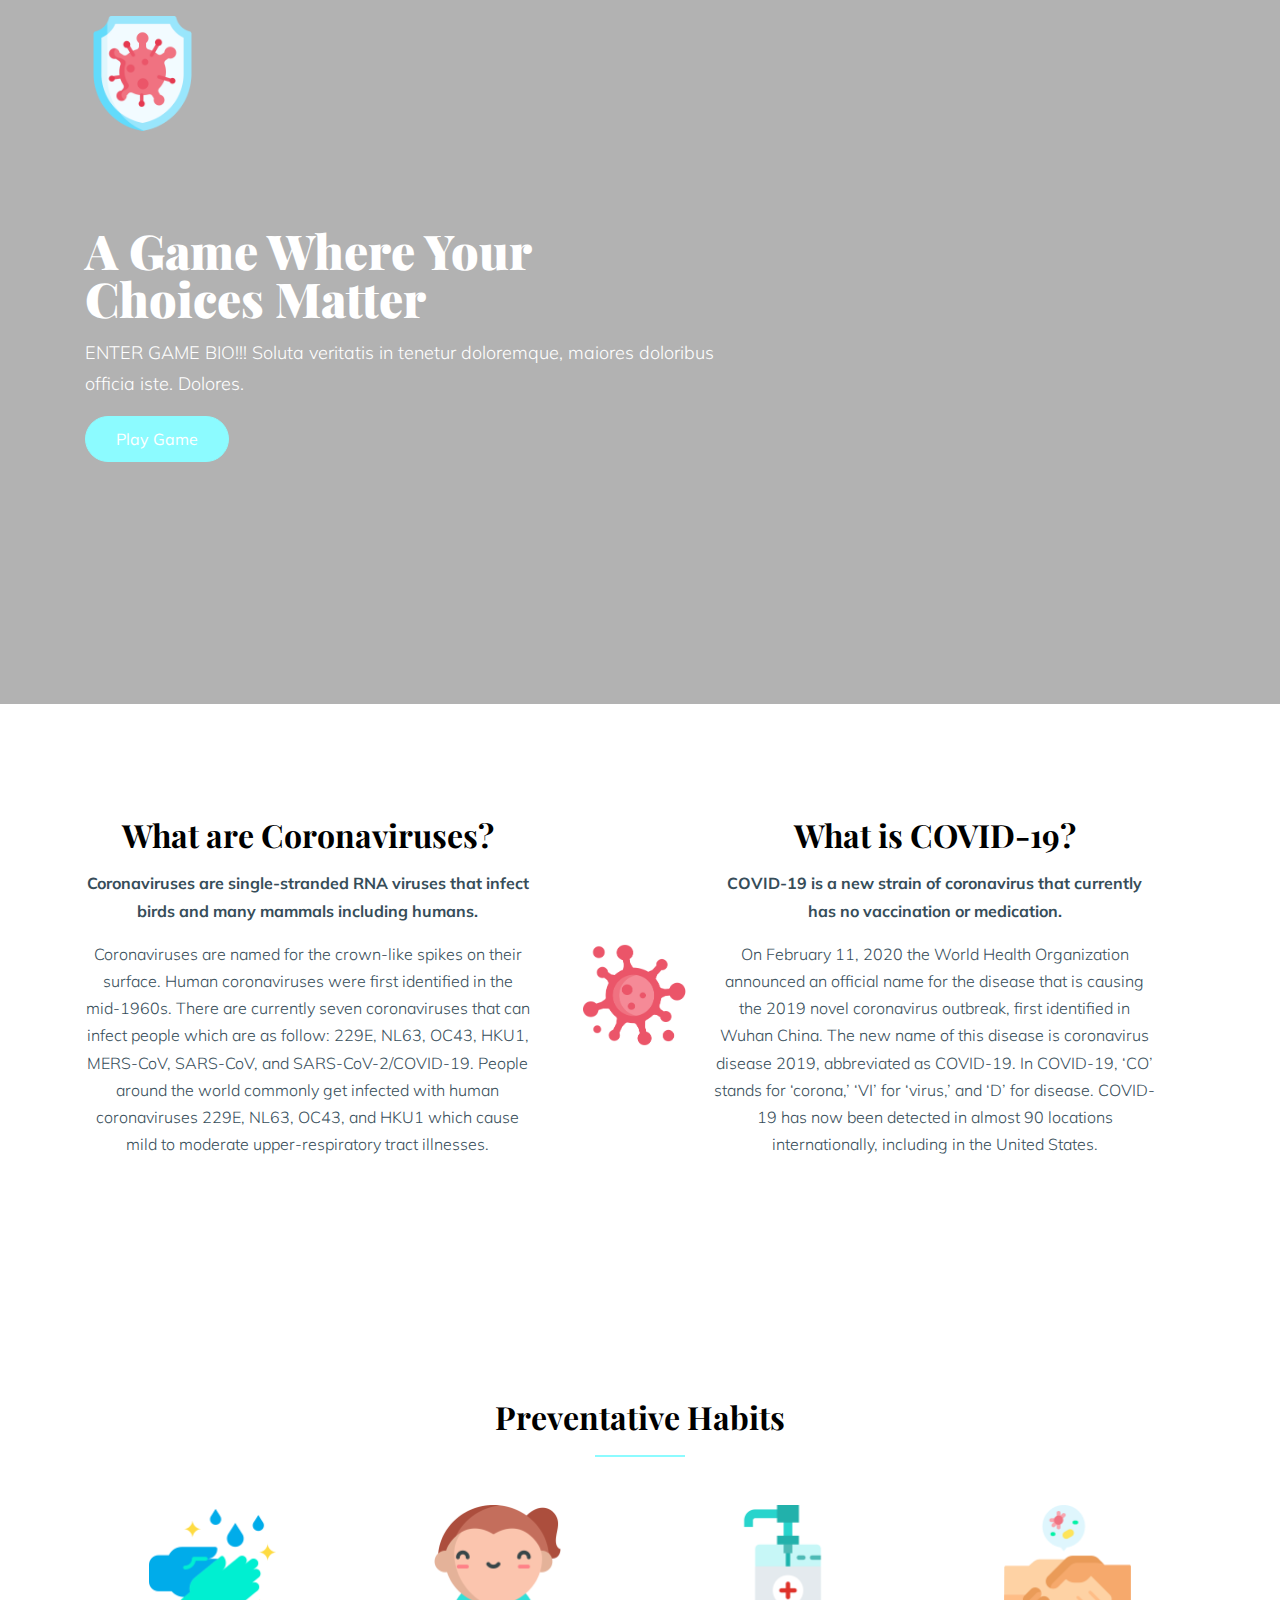
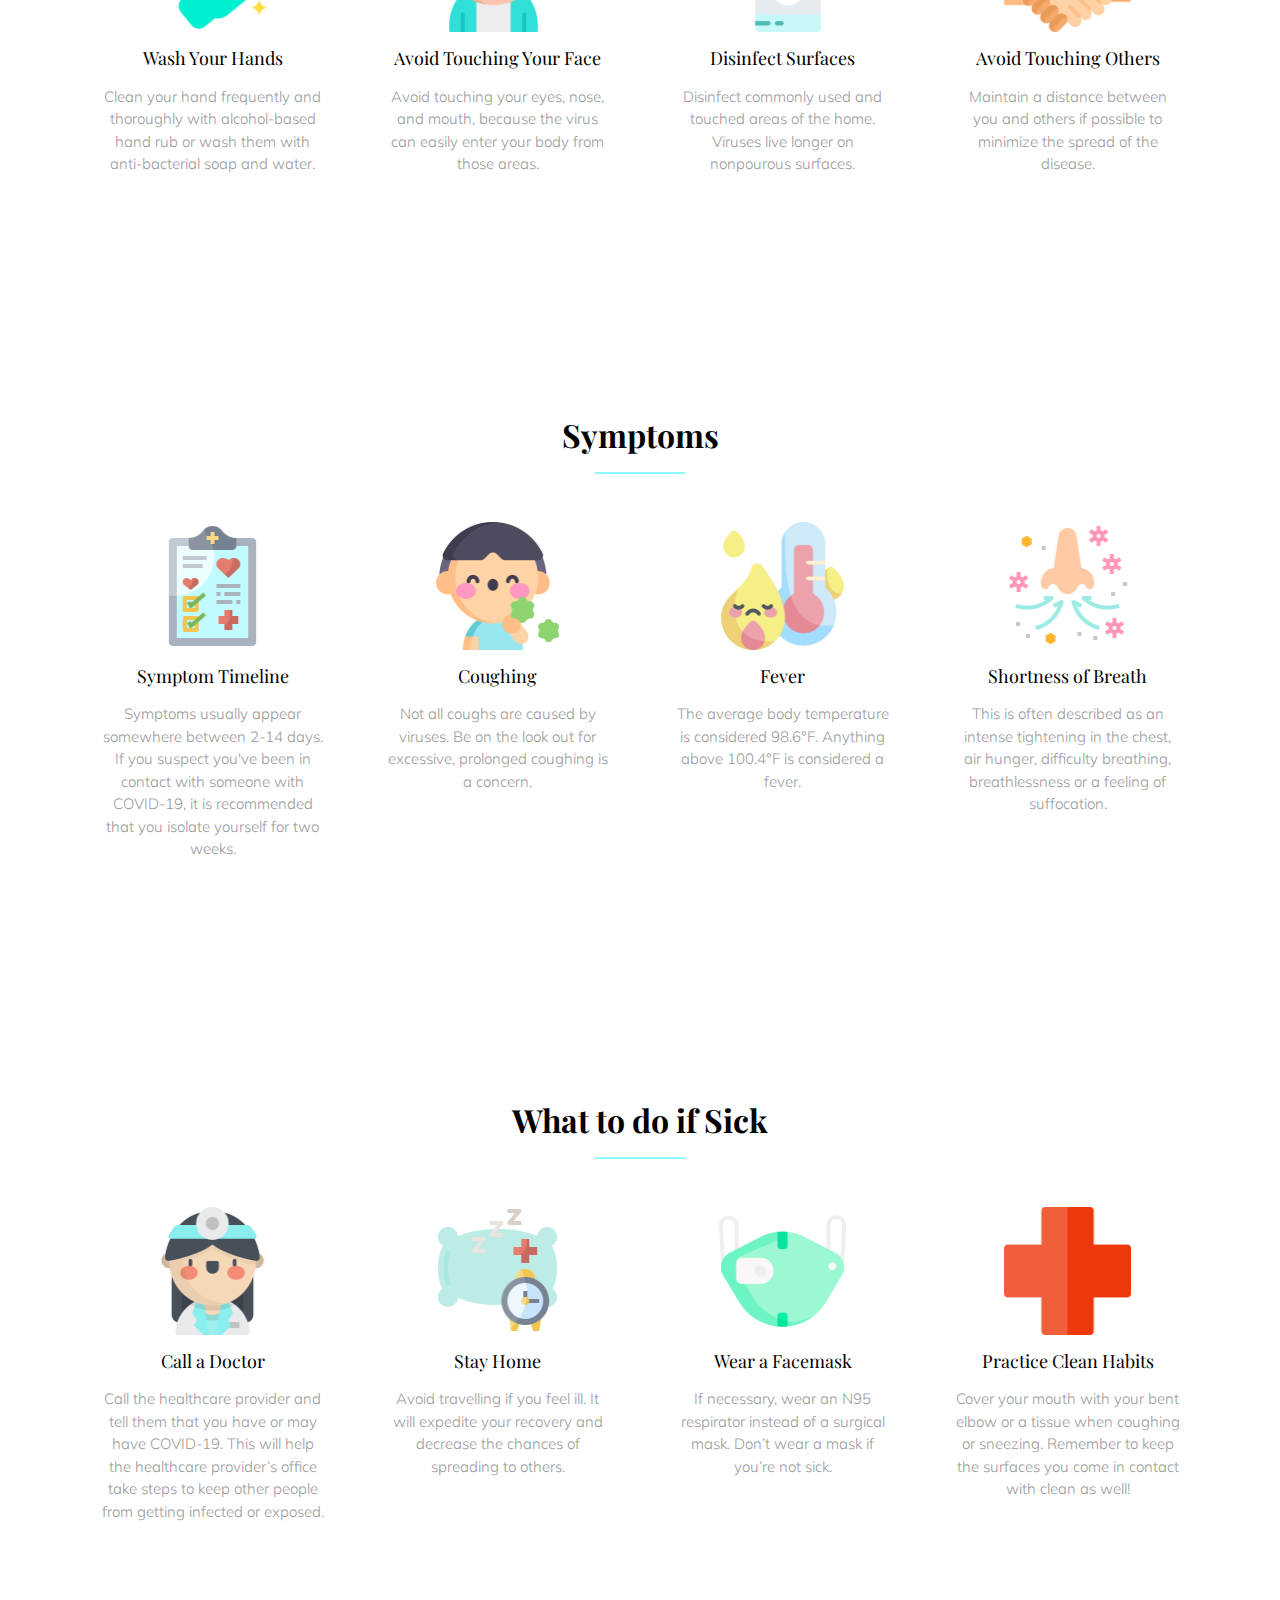
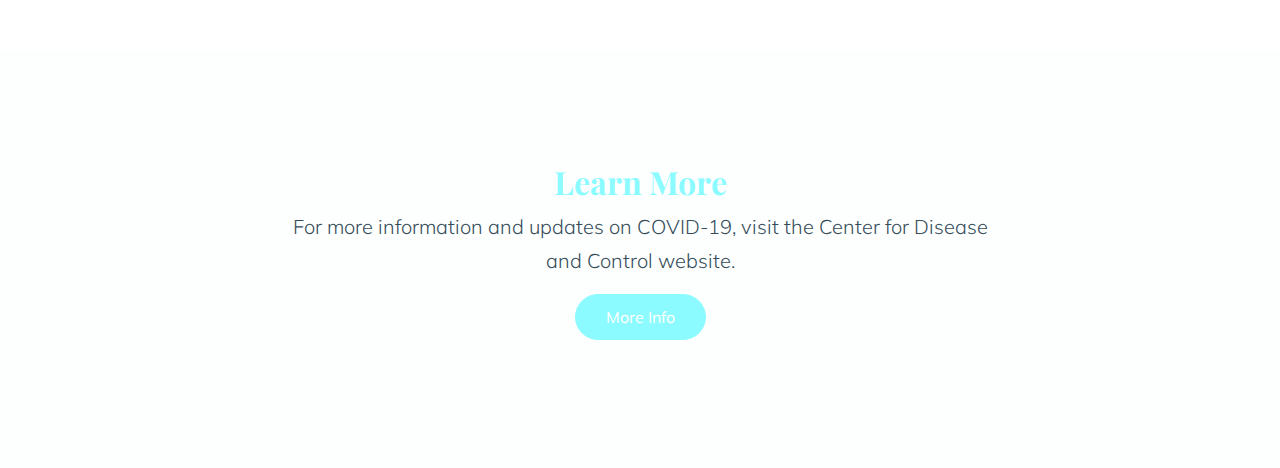
==== index.html @ 58dc927d "Webby update" ====
<!doctype html>
<html lang="en">

  <head>
    <title>Duh Corona</title>
    <meta charset="utf-8">
    <meta name="viewport" content="width=device-width, initial-scale=1, shrink-to-fit=no">

    <link href="https://fonts.googleapis.com/css?family=Muli:400,700|Playfair+Display:400,900&display=swap" rel="stylesheet">

    <link rel="stylesheet" href="fonts/icomoon/style.css">

    <link rel="stylesheet" href="css/bootstrap.min.css">
    <link rel="stylesheet" href="css/bootstrap-datepicker.css">
    <link rel="stylesheet" href="css/jquery.fancybox.min.css">
    <link rel="stylesheet" href="css/owl.carousel.min.css">
    <link rel="stylesheet" href="css/owl.theme.default.min.css">
    <link rel="stylesheet" href="fonts/flaticon/font/flaticon.css">
    <link rel="stylesheet" href="css/aos.css">

    <!-- MAIN CSS -->
    <link rel="stylesheet" href="css/style.css">
    <link rel="shortcut icon" type="image/png" href="images/icon.png"/>

  </head>

  <body data-spy="scroll" data-target=".site-navbar-target" data-offset="300">


    <div class="site-wrap" id="home-section">

      <div class="site-mobile-menu site-navbar-target">
        <div class="site-mobile-menu-header">
          <div class="site-mobile-menu-close mt-3">
            <span class="icon-close2 js-menu-toggle"></span>
          </div>
        </div>
        <div class="site-mobile-menu-body"></div>
      </div>



      <header class="site-navbar site-navbar-target" role="banner">

        <div class="container">
          <div class="row align-items-center position-relative">

            <div class="col-3 ">
              <div class="site-logo serif">
                <a href="index.html"><img src="images/icon.png" width="45%" height="45%"></a>
              </div>
            </div>
          </div>
        </div>

      </header>

    <div class="ftco-blocks-cover-1">
      <div class="site-section-cover overlay" data-stellar-background-ratio="0.5" style="background-image: url('images/hero_1.jpg')">
        <div class="container">
          <div class="row align-items-center">
            <div class="col-md-7">
              <h1 class="mb-3">A Game Where Your Choices Matter</h1>
              <p>ENTER GAME BIO!!! Soluta veritatis in tenetur doloremque, maiores doloribus officia iste. Dolores.</p>
              <p><a href="#" class="btn btn-primary">Play Game</a></p>
            </div>
          </div>
        </div>
      </div>
    </div>




    <div class="site-section">
      <div class="container">
        <div class="row align-items-center">

<!-- INTRO.BIO-->
          <div class="col-md-5 mr-auto">
            <center>
              <h2 class="serif font-weight-bold mb-3">What are Coronaviruses?</h2>
              <p class="font-weight-bold">Coronaviruses are single-stranded RNA viruses that infect birds and many mammals including humans.</p>
              <p>Coronaviruses are named for the crown-like spikes on their surface. Human coronaviruses were first identified in the mid-1960s. There are currently seven coronaviruses that can infect people which are as follow: 229E, NL63, OC43, HKU1, MERS-CoV, SARS-CoV, and SARS-CoV-2/COVID-19. People around the world commonly get infected with human coronaviruses 229E, NL63, OC43, and HKU1 which cause mild to moderate upper-respiratory tract illnesses.</p>
            </center>
          </div>

          <img src="images/covid.png" alt="Covid" width="10%" height="10%">

          <div class="col-md-5 mr-auto">
            <center>
              <h2 class="serif font-weight-bold mb-3">What is COVID-19?</h2>
              <p class="font-weight-bold">COVID-19 is a new strain of coronavirus that currently has no vaccination or medication.</p>
              <p>On February 11, 2020 the World Health Organization announced an official name for the disease that is causing the 2019 novel coronavirus outbreak, first identified in Wuhan China. The new name of this disease is coronavirus disease 2019, abbreviated as COVID-19. In COVID-19, ‘CO’ stands for ‘corona,’ ‘VI’ for ‘virus,’ and ‘D’ for disease. COVID-19 has now been detected in almost 90 locations internationally, including in the United States.</p>
            </center>
          </div>

        </div>
      </div>
    </div>


<!-- PREVENTION-->
    <div class="site-section">
      <div class="container">
        <div class="row">
          <div class="col-12">
            <h2 class="heading-border-bottom font-weight-bold serif text-black mb-5 text-center">Preventative Habits</h2>
          </div>
        </div>
        <div class="row">
          <div class="col-lg-3 col-md-6 mb-5 mb-lg-0">
            <div class="service_13987">
              <a href="#" class="mb-3 d-block"><center><img src="images/wash.png" width="50%" height="50%" alt="Image" class="img-fluid"></center></a>
              <div class="text">
                <h3 class="serif mb-3">Wash Your Hands</h3>
                <p>Clean your hand frequently and thoroughly with alcohol-based hand rub or wash them with anti-bacterial soap and water.</p>
              </div>
            </div>
          </div>
          <div class="col-lg-3 col-md-6 mb-5 mb-lg-0">
            <div class="service_13987">
              <a href="#" class="mb-3 d-block"><center><img src="images/noFace.png" width="50%" height="50%" alt="Image" class="img-fluid"></center></a>
              <div class="text">
                <h3 class="serif mb-3">Avoid Touching Your Face</h3>
                <p>Avoid touching your eyes, nose, and mouth, because the virus can easily enter your body from those areas.</p>
              </div>
            </div>
          </div>
          <div class="col-lg-3 col-md-6 mb-5 mb-lg-0">
            <div class="service_13987">
              <a href="#" class="mb-3 d-block"><center><img src="images/sanitizer.png" width="50%" height="50%" alt="Image" class="img-fluid"></center></a>
              <div class="text">
                <h3 class="serif mb-3">Disinfect Surfaces</h3>
                <p>Disinfect commonly used and touched areas of the home. Viruses live longer on nonpourous surfaces.</p>
              </div>
            </div>
          </div>
          <div class="col-lg-3 col-md-6 mb-5 mb-lg-0">
            <div class="service_13987">
              <a href="#" class="mb-3 d-block"><center><img src="images/transmission.png" width="50%" height="50%" alt="Image" class="img-fluid"></center></a>
              <div class="text">
                <h3 class="serif mb-3">Avoid Touching Others</h3>
                <p>Maintain a distance between you and others if possible to minimize the spread of the disease.</p>
              </div>
            </div>
          </div>
        </div>
      </div>
    </div>


<!-- SYMPTOMS-->
    <div class="site-section">
      <div class="container">
        <div class="row">
          <div class="col-12">
            <h2 class="heading-border-bottom font-weight-bold serif text-black mb-5 text-center">Symptoms</h2>
          </div>
        </div>
        <div class="row">
          <div class="col-lg-3 col-md-6 mb-5 mb-lg-0">
            <div class="service_13987">
              <a href="#" class="mb-3 d-block"><center><img src="images/timeline.png" width="50%" height="50%" alt="Image" class="img-fluid"></center></a>
              <div class="text">
                <h3 class="serif mb-3">Symptom Timeline</h3>
                <p>Symptoms usually appear somewhere between 2-14 days. If you suspect you've been in contact with someone with COVID-19, it is recommended that you isolate yourself for two weeks.</p>
              </div>
            </div>
          </div>
          <div class="col-lg-3 col-md-6 mb-5 mb-lg-0">
            <div class="service_13987">
              <a href="#" class="mb-3 d-block"><center><img src="images/cough.png" width="50%" height="50%" alt="Image" class="img-fluid"></center></a>
              <div class="text">
                <h3 class="serif mb-3">Coughing</h3>
                <p>Not all coughs are caused by viruses. Be on the look out for excessive, prolonged coughing is a concern.</p>
              </div>
            </div>
          </div>
          <div class="col-lg-3 col-md-6 mb-5 mb-lg-0">
            <div class="service_13987">
              <a href="#" class="mb-3 d-block"><center><img src="images/fever.png" width="50%" height="50%" alt="Image" class="img-fluid"></center></a>
              <div class="text">
                <h3 class="serif mb-3">Fever</h3>
                <p>The average body temperature is considered 98.6°F. Anything above 100.4°F is considered a fever.</p>
              </div>
            </div>
          </div>
          <div class="col-lg-3 col-md-6 mb-5 mb-lg-0">
            <div class="service_13987">
              <a href="#" class="mb-3 d-block"><center><img src="images/breathe.png" width="50%" height="50%" alt="Image" class="img-fluid"></center></a>
              <div class="text">
                <h3 class="serif mb-3">Shortness of Breath</h3>
                <p>This is often described as an intense tightening in the chest, air hunger, difficulty breathing, breathlessness or a feeling of suffocation.</p>
              </div>
            </div>
          </div>
        </div>
      </div>
    </div>



<!-- WHAT TO DO IF I HAVE COVID-19-->
    <div class="site-section">
      <div class="container">
        <div class="row">
          <div class="col-12">
            <h2 class="heading-border-bottom font-weight-bold serif text-black mb-5 text-center">What to do if Sick</h2>
          </div>
        </div>
        <div class="row">
          <div class="col-lg-3 col-md-6 mb-5 mb-lg-0">
            <div class="service_13987">
              <a href="#" class="mb-3 d-block"><center><img src="images/doctor.png" width="50%" height="50%" alt="Image" class="img-fluid"></center></a>
              <div class="text">
                <h3 class="serif mb-3">Call a Doctor</h3>
                <p>Call the healthcare provider and tell them that you have or may have COVID-19. This will help the healthcare provider’s office take steps to keep other people from getting infected or exposed.</p>
              </div>
            </div>
          </div>
          <div class="col-lg-3 col-md-6 mb-5 mb-lg-0">
            <div class="service_13987">
              <a href="#" class="mb-3 d-block"><center><img src="images/bedridden.png" width="50%" height="50%" alt="Image" class="img-fluid"></center></a>
              <div class="text">
                <h3 class="serif mb-3">Stay Home</h3>
                <p>Avoid travelling if you feel ill. It will expedite your recovery and decrease the chances of spreading to others.</p>
              </div>
            </div>
          </div>
          <div class="col-lg-3 col-md-6 mb-5 mb-lg-0">
            <div class="service_13987">
              <a href="#" class="mb-3 d-block"><center><img src="images/mask.png" width="50%" height="50%" alt="Image" class="img-fluid"></center></a>
              <div class="text">
                <h3 class="serif mb-3">Wear a Facemask</h3>
                <p>If necessary, wear an N95 respirator instead of a surgical mask. Don’t wear a mask if you’re not sick.</p>
              </div>
            </div>
          </div>
          <div class="col-lg-3 col-md-6 mb-5 mb-lg-0">
            <div class="service_13987">
              <a href="#" class="mb-3 d-block"><center><img src="images/cross.png" width="50%" height="50%" alt="Image" class="img-fluid"></center></a>
              <div class="text">
                <h3 class="serif mb-3">Practice Clean Habits</h3>
                <p>Cover your mouth with your bent elbow or a tissue when coughing or sneezing. Remember to keep the surfaces you come in contact with clean as well!</p>
              </div>
            </div>
          </div>
        </div>
      </div>
    </div>




<!-- FOOTER-->
    <div class="site-section services_294491">
      <div class="container">
        <div class="row justify-content-center">
          <div class="col-lg-8 text-center">
            <h2 class="serif text-white font-weight-bold text-primary">Learn More</h2>
            <p class="lead">For more information and updates on COVID-19, visit the Center for Disease and Control website.</p>
            <p><a href="https://www.cdc.gov/coronavirus/2019-nCoV/summary.html" class="btn btn-primary">More Info</a></p>
          </div>
        </div>
      </div>
    </div>


    </div>

    <script src="js/jquery-3.3.1.min.js"></script>
    <script src="js/jquery-migrate-3.0.0.js"></script>
    <script src="js/popper.min.js"></script>
    <script src="js/bootstrap.min.js"></script>
    <script src="js/owl.carousel.min.js"></script>
    <script src="js/jquery.sticky.js"></script>
    <script src="js/jquery.waypoints.min.js"></script>
    <script src="js/jquery.animateNumber.min.js"></script>
    <script src="js/jquery.fancybox.min.js"></script>
    <script src="js/jquery.stellar.min.js"></script>
    <script src="js/jquery.easing.1.3.js"></script>
    <script src="js/bootstrap-datepicker.min.js"></script>
    <script src="js/aos.js"></script>

    <script src="js/main.js"></script>

  </body>

</html>
---- css/style.css ----
/* Base */
html {
  overflow-x: hidden; }

.font-size-10 {
  font-size: 10px; }

.font-size-11 {
  font-size: 11px; }

.font-size-12 {
  font-size: 12px; }

.font-size-13 {
  font-size: 13px; }

.font-size-14 {
  font-size: 14px; }

.font-size-15 {
  font-size: 15px; }

.font-size-16 {
  font-size: 16px; }

.font-size-17 {
  font-size: 17px; }

.font-size-18 {
  font-size: 18px; }

.font-size-19 {
  font-size: 19px; }

.font-size-20 {
  font-size: 20px; }

.font-size-21 {
  font-size: 21px; }

.font-size-22 {
  font-size: 22px; }

.font-size-23 {
  font-size: 23px; }

.font-size-24 {
  font-size: 24px; }

.font-size-25 {
  font-size: 25px; }

.font-size-26 {
  font-size: 26px; }

.font-size-27 {
  font-size: 27px; }

.font-size-28 {
  font-size: 28px; }

.font-size-29 {
  font-size: 29px; }

.font-size-30 {
  font-size: 30px; }

.serif {
  font-family: "Playfair Display", serif; }

.font-gray-1 {
  color: #f7f7f7; }

.font-gray-2 {
  color: #e9e9e9; }

.font-gray-3 {
  color: #d9d9d9; }

.font-gray-4 {
  color: #c9c9c9; }

.font-gray-5, .block-heading-1 span {
  color: #b8b8b8; }

.font-gray-6 {
  color: #a8a8a8; }

.font-gray-7 {
  color: #939393; }

.font-gray-8 {
  color: #7b7b7b; }

.font-gray-9 {
  color: #636363 #4d4d4d; }

.font-gray-10 {
  color: #353535; }

.border-gray-1 {
  border-color: #f7f7f7; }

.border-gray-2 {
  border-color: #e9e9e9; }

.border-gray-3 {
  border-color: #d9d9d9; }

.border-gray-4 {
  border-color: #c9c9c9; }

.border-gray-5 {
  border-color: #b8b8b8; }

.border-gray-6 {
  border-color: #a8a8a8; }

.border-gray-7 {
  border-color: #939393; }

.border-gray-8 {
  border-color: #7b7b7b; }

.border-gray-9 {
  border-color: #636363 #4d4d4d; }

.border-gray-10 {
  border-color: #353535; }

.bg-gray-1 {
  border-color: #f7f7f7; }

.bg-gray-2 {
  border-color: #e9e9e9; }

.bg-gray-3 {
  border-color: #d9d9d9; }

.bg-gray-4 {
  border-color: #c9c9c9; }

.bg-gray-5 {
  border-color: #b8b8b8; }

.bg-gray-6 {
  border-color: #a8a8a8; }

.bg-gray-7 {
  border-color: #939393; }

.bg-gray-8 {
  border-color: #7b7b7b; }

.bg-gray-9 {
  border-color: #636363 #4d4d4d; }

.bg-gray-10 {
  border-color: #353535; }

.letter-spacing-1 {
  letter-spacing: 0.1em; }

.letter-spacing-2 {
  letter-spacing: 0.2em; }

.border-w-1 {
  border-width: 1px; }

.border-w-2 {
  border-width: 2px; }

.border-w-3 {
  border-width: 3px; }

.border-w-4 {
  border-width: 4px; }

.border-w-5 {
  border-width: 5px; }

.primary-black--hover {
  background: #8cfbff;
  color: #fff; }
  .primary-black--hover:hover {
    background: #000;
    color: #fff; }

.primary-dark--hover {
  background: #8cfbff;
  color: #fff; }
  .primary-dark--hover:hover {
    background: gray;
    color: #fff; }

.primary-primary-outline--hover {
  background: #8cfbff;
  color: #fff; }
  .primary-primary-outline--hover:hover {
    border-color: #8cfbff;
    background: transparent; }

.primary-outline-primary--hover {
  background: transparent;
  border-color: #8cfbff; }
  .primary-outline-primary--hover:hover {
    color: #fff;
    background: #8cfbff; }

body {
  line-height: 1.7;
  color: #364d59 !important;
  font-weight: 300;
  font-size: 1rem; }

::-moz-selection {
  background: #000;
  color: #fff; }

::selection {
  background: #000;
  color: #fff; }

a {
  -webkit-transition: .3s all ease;
  -o-transition: .3s all ease;
  transition: .3s all ease;
  text-decoration: none; }
  a:hover {
    text-decoration: none; }

h1, h2, h3, h4, h5,
.h1, .h2, .h3, .h4, .h5 {
  font-weight: 300;
  color: #000; }

.border-2 {
  border-width: 2px; }

.text-black {
  color: #000 !important; }

.bg-black {
  background: #000 !important; }

.color-black-opacity-5 {
  color: rgba(0, 0, 0, 0.5); }

.color-white-opacity-5 {
  color: rgba(255, 255, 255, 0.5); }

.btn {
  border-radius: 30px;
  padding: 10px 30px;
  text-decoration: none;
  font-weight: bold; }
  .btn:active, .btn:focus {
    outline: none;
    -webkit-box-shadow: none;
    box-shadow: none; }
  .btn.btn-primary {
    color: #fff;
    font-weight: normal !important; }
  .btn.btn-outline-white {
    border-color: #fff;
    background: transparent;
    color: #fff; }
    .btn.btn-outline-white:hover {
      background: #fff;
      border-color: #fff;
      color: #000; }

.line-height-1 {
  line-height: 1 !important; }

.bg-black {
  background: #000; }

.form-control {
  height: 55px;
  background: #fff !important;
  font-family: "Muli", -apple-system, BlinkMacSystemFont, "Segoe UI", Roboto, "Helvetica Neue", Arial, "Noto Sans", sans-serif, "Apple Color Emoji", "Segoe UI Emoji", "Segoe UI Symbol", "Noto Color Emoji"; }
  .form-control:active, .form-control:focus {
    border-color: #8cfbff; }
  .form-control:hover, .form-control:active, .form-control:focus {
    -webkit-box-shadow: none !important;
    box-shadow: none !important; }

.site-section {
  padding: 2.5em 0; }
  @media (min-width: 768px) {
    .site-section {
      padding: 5em 0; } }
  .site-section.site-section-sm {
    padding: 4em 0; }

.site-footer {
  padding: 4em 0;
  background: #000; }
  @media (min-width: 768px) {
    .site-footer {
      padding: 8em 0; } }
  .site-footer .border-top {
    border-top: 1px solid rgba(255, 255, 255, 0.1) !important; }
  .site-footer p {
    color: #fff; }
  .site-footer h2, .site-footer h3, .site-footer h4, .site-footer h5 {
    color: #fff; }
  .site-footer a {
    color: rgba(255, 255, 255, 0.5); }
    .site-footer a:hover {
      color: white; }
  .site-footer ul li {
    margin-bottom: 10px; }
  .site-footer .footer-heading {
    font-size: 16px;
    color: #fff; }

.bg-text-line {
  display: inline;
  background: #000;
  -webkit-box-shadow: 20px 0 0 #000, -20px 0 0 #000;
  box-shadow: 20px 0 0 #000, -20px 0 0 #000; }

.text-white-opacity-05 {
  color: rgba(255, 255, 255, 0.5); }

.text-black-opacity-05 {
  color: rgba(0, 0, 0, 0.5); }

.hover-bg-enlarge {
  overflow: hidden;
  position: relative; }
  @media (max-width: 991.98px) {
    .hover-bg-enlarge {
      height: auto !important; } }
  .hover-bg-enlarge > div {
    -webkit-transform: scale(1);
    -ms-transform: scale(1);
    transform: scale(1);
    -webkit-transition: .8s all ease-in-out;
    -o-transition: .8s all ease-in-out;
    transition: .8s all ease-in-out; }
  .hover-bg-enlarge:hover > div, .hover-bg-enlarge:focus > div, .hover-bg-enlarge:active > div {
    -webkit-transform: scale(1.2);
    -ms-transform: scale(1.2);
    transform: scale(1.2); }
  @media (max-width: 991.98px) {
    .hover-bg-enlarge .bg-image-md-height {
      height: 300px !important; } }

.bg-image {
  background-size: cover;
  background-position: center center;
  background-repeat: no-repeat;
  background-attachment: fixed; }
  .bg-image.overlay {
    position: relative; }
    .bg-image.overlay:after {
      position: absolute;
      content: "";
      top: 0;
      left: 0;
      right: 0;
      bottom: 0;
      z-index: 0;
      width: 100%;
      background: rgba(0, 0, 0, 0.7); }
  .bg-image > .container {
    position: relative;
    z-index: 1; }

@media (max-width: 991.98px) {
  .img-md-fluid {
    max-width: 100%; } }

@media (max-width: 991.98px) {
  .display-1, .display-3 {
    font-size: 3rem; } }

.play-single-big {
  width: 90px;
  height: 90px;
  display: inline-block;
  border: 2px solid #fff;
  color: #fff !important;
  border-radius: 50%;
  position: relative;
  -webkit-transition: .3s all ease-in-out;
  -o-transition: .3s all ease-in-out;
  transition: .3s all ease-in-out; }
  .play-single-big > span {
    font-size: 50px;
    position: absolute;
    top: 50%;
    left: 50%;
    -webkit-transform: translate(-40%, -50%);
    -ms-transform: translate(-40%, -50%);
    transform: translate(-40%, -50%); }
  .play-single-big:hover {
    width: 120px;
    height: 120px; }

.overlap-to-top {
  margin-top: -150px; }

.ul-check {
  margin-bottom: 50px; }
  .ul-check li {
    position: relative;
    padding-left: 35px;
    margin-bottom: 15px;
    line-height: 1.5; }
    .ul-check li:before {
      left: 0;
      font-size: 20px;
      top: -.3rem;
      font-family: "icomoon";
      content: "\e5ca";
      position: absolute; }
  .ul-check.white li:before {
    color: #fff; }
  .ul-check.success li:before {
    color: #71bc42; }
  .ul-check.primary li:before {
    color: #8cfbff; }

.select-wrap, .wrap-icon {
  position: relative; }
  .select-wrap .icon, .wrap-icon .icon {
    position: absolute;
    right: 10px;
    top: 50%;
    -webkit-transform: translateY(-50%);
    -ms-transform: translateY(-50%);
    transform: translateY(-50%);
    font-size: 22px; }
  .select-wrap select, .wrap-icon select {
    -webkit-appearance: none;
    -moz-appearance: none;
    appearance: none;
    width: 100%; }

.top-bar {
  border-bottom: 1px solid #e9ecef !important; }

/* Navbar */
.site-navbar {
  margin-bottom: 0px;
  z-index: 1999;
  position: absolute;
  top: 0;
  width: 100%;
  padding: 1rem; }
  @media (max-width: 991.98px) {
    .site-navbar {
      padding-top: 3rem;
      padding-bottom: 3rem; } }
  .site-navbar .toggle-button {
    position: absolute;
    right: 0px; }
  .site-navbar .site-logo {
    margin: 0;
    padding: 0;
    font-size: 1.7rem; }
    .site-navbar .site-logo a {
      color: #fff;
      font-weight: bold; }
    @media (max-width: 991.98px) {
      .site-navbar .site-logo {
        float: left;
        position: relative; } }
  .site-navbar .site-navigation.border-bottom {
    border-bottom: 1px solid white !important; }
  .site-navbar .site-navigation .site-menu {
    margin: 0;
    padding: 0;
    margin-bottom: 0; }
    .site-navbar .site-navigation .site-menu .active {
      color: #8cfbff !important; }
    .site-navbar .site-navigation .site-menu a {
      text-decoration: none !important;
      display: inline-block; }
    .site-navbar .site-navigation .site-menu > li {
      display: inline-block; }
      .site-navbar .site-navigation .site-menu > li > a {
        margin-left: 15px;
        margin-right: 15px;
        padding: 20px 0px;
        color: #fff !important;
        display: inline-block;
        text-decoration: none !important; }
        .site-navbar .site-navigation .site-menu > li > a:hover {
          color: #8cfbff; }
      .site-navbar .site-navigation .site-menu > li.active > a {
        color: #8cfbff !important; }
    .site-navbar .site-navigation .site-menu .has-children {
      position: relative; }
      .site-navbar .site-navigation .site-menu .has-children > a {
        position: relative;
        padding-right: 20px; }
        .site-navbar .site-navigation .site-menu .has-children > a:before {
          position: absolute;
          content: "\e313";
          font-size: 16px;
          top: 50%;
          right: 0;
          -webkit-transform: translateY(-50%);
          -ms-transform: translateY(-50%);
          transform: translateY(-50%);
          font-family: 'icomoon'; }
      .site-navbar .site-navigation .site-menu .has-children .dropdown {
        visibility: hidden;
        opacity: 0;
        top: 100%;
        position: absolute;
        text-align: left;
        border-top: 2px solid #8cfbff;
        -webkit-box-shadow: 0 2px 10px -2px rgba(0, 0, 0, 0.1);
        box-shadow: 0 2px 10px -2px rgba(0, 0, 0, 0.1);
        padding: 0px 0;
        margin-top: 20px;
        margin-left: 0px;
        background: #fff;
        -webkit-transition: 0.2s 0s;
        -o-transition: 0.2s 0s;
        transition: 0.2s 0s; }
        .site-navbar .site-navigation .site-menu .has-children .dropdown.arrow-top {
          position: absolute; }
          .site-navbar .site-navigation .site-menu .has-children .dropdown.arrow-top:before {
            display: none;
            bottom: 100%;
            left: 20%;
            border: solid transparent;
            content: " ";
            height: 0;
            width: 0;
            position: absolute;
            pointer-events: none; }
          .site-navbar .site-navigation .site-menu .has-children .dropdown.arrow-top:before {
            border-color: rgba(136, 183, 213, 0);
            border-bottom-color: #fff;
            border-width: 10px;
            margin-left: -10px; }
        .site-navbar .site-navigation .site-menu .has-children .dropdown a {
          text-transform: none;
          letter-spacing: normal;
          -webkit-transition: 0s all;
          -o-transition: 0s all;
          transition: 0s all;
          color: #000 !important; }
          .site-navbar .site-navigation .site-menu .has-children .dropdown a.active {
            color: #8cfbff !important;
            background: #f8f9fa; }
        .site-navbar .site-navigation .site-menu .has-children .dropdown > li {
          list-style: none;
          padding: 0;
          margin: 0;
          min-width: 200px; }
          .site-navbar .site-navigation .site-menu .has-children .dropdown > li > a {
            padding: 9px 20px;
            display: block; }
            .site-navbar .site-navigation .site-menu .has-children .dropdown > li > a:hover {
              background: #f8f9fa;
              color: #ced4da; }
          .site-navbar .site-navigation .site-menu .has-children .dropdown > li.has-children > a:before {
            content: "\e315";
            right: 20px; }
          .site-navbar .site-navigation .site-menu .has-children .dropdown > li.has-children > .dropdown, .site-navbar .site-navigation .site-menu .has-children .dropdown > li.has-children > ul {
            left: 100%;
            top: 0; }
          .site-navbar .site-navigation .site-menu .has-children .dropdown > li.has-children:hover > a, .site-navbar .site-navigation .site-menu .has-children .dropdown > li.has-children:active > a, .site-navbar .site-navigation .site-menu .has-children .dropdown > li.has-children:focus > a {
            background: #f8f9fa;
            color: #ced4da; }
      .site-navbar .site-navigation .site-menu .has-children:hover > a, .site-navbar .site-navigation .site-menu .has-children:focus > a, .site-navbar .site-navigation .site-menu .has-children:active > a {
        color: #8cfbff; }
      .site-navbar .site-navigation .site-menu .has-children:hover, .site-navbar .site-navigation .site-menu .has-children:focus, .site-navbar .site-navigation .site-menu .has-children:active {
        cursor: pointer; }
        .site-navbar .site-navigation .site-menu .has-children:hover > .dropdown, .site-navbar .site-navigation .site-menu .has-children:focus > .dropdown, .site-navbar .site-navigation .site-menu .has-children:active > .dropdown {
          -webkit-transition-delay: 0s;
          -o-transition-delay: 0s;
          transition-delay: 0s;
          margin-top: 0px;
          visibility: visible;
          opacity: 1; }

.site-mobile-menu {
  width: 300px;
  position: fixed;
  right: 0;
  z-index: 2000;
  padding-top: 20px;
  background: #fff;
  height: calc(100vh);
  -webkit-transform: translateX(110%);
  -ms-transform: translateX(110%);
  transform: translateX(110%);
  -webkit-box-shadow: -10px 0 20px -10px rgba(0, 0, 0, 0.1);
  box-shadow: -10px 0 20px -10px rgba(0, 0, 0, 0.1);
  -webkit-transition: .3s all ease-in-out;
  -o-transition: .3s all ease-in-out;
  transition: .3s all ease-in-out; }
  .offcanvas-menu .site-mobile-menu {
    -webkit-transform: translateX(0%);
    -ms-transform: translateX(0%);
    transform: translateX(0%); }
  .site-mobile-menu .site-mobile-menu-header {
    width: 100%;
    float: left;
    padding-left: 20px;
    padding-right: 20px; }
    .site-mobile-menu .site-mobile-menu-header .site-mobile-menu-close {
      float: right;
      margin-top: 8px; }
      .site-mobile-menu .site-mobile-menu-header .site-mobile-menu-close span {
        font-size: 30px;
        display: inline-block;
        padding-left: 10px;
        padding-right: 0px;
        line-height: 1;
        cursor: pointer;
        -webkit-transition: .3s all ease;
        -o-transition: .3s all ease;
        transition: .3s all ease; }
        .site-mobile-menu .site-mobile-menu-header .site-mobile-menu-close span:hover {
          color: #ced4da; }
    .site-mobile-menu .site-mobile-menu-header .site-mobile-menu-logo {
      float: left;
      margin-top: 10px;
      margin-left: 0px; }
      .site-mobile-menu .site-mobile-menu-header .site-mobile-menu-logo a {
        display: inline-block;
        text-transform: uppercase; }
        .site-mobile-menu .site-mobile-menu-header .site-mobile-menu-logo a img {
          max-width: 70px; }
        .site-mobile-menu .site-mobile-menu-header .site-mobile-menu-logo a:hover {
          text-decoration: none; }
  .site-mobile-menu .site-mobile-menu-body {
    overflow-y: scroll;
    -webkit-overflow-scrolling: touch;
    position: relative;
    padding: 0 20px 20px 20px;
    height: calc(100vh - 52px);
    padding-bottom: 150px; }
  .site-mobile-menu .site-nav-wrap {
    padding: 0;
    margin: 0;
    list-style: none;
    position: relative; }
    .site-mobile-menu .site-nav-wrap a {
      padding: 10px 20px;
      display: block;
      position: relative;
      color: #212529; }
      .site-mobile-menu .site-nav-wrap a:hover {
        color: #8cfbff; }
    .site-mobile-menu .site-nav-wrap li {
      position: relative;
      display: block; }
      .site-mobile-menu .site-nav-wrap li .nav-link.active {
        color: #8cfbff; }
      .site-mobile-menu .site-nav-wrap li.active > a {
        color: #8cfbff; }
    .site-mobile-menu .site-nav-wrap .arrow-collapse {
      position: absolute;
      right: 0px;
      top: 10px;
      z-index: 20;
      width: 36px;
      height: 36px;
      text-align: center;
      cursor: pointer;
      border-radius: 50%; }
      .site-mobile-menu .site-nav-wrap .arrow-collapse:hover {
        background: #f8f9fa; }
      .site-mobile-menu .site-nav-wrap .arrow-collapse:before {
        font-size: 12px;
        z-index: 20;
        font-family: "icomoon";
        content: "\f078";
        position: absolute;
        top: 50%;
        left: 50%;
        -webkit-transform: translate(-50%, -50%) rotate(-180deg);
        -ms-transform: translate(-50%, -50%) rotate(-180deg);
        transform: translate(-50%, -50%) rotate(-180deg);
        -webkit-transition: .3s all ease;
        -o-transition: .3s all ease;
        transition: .3s all ease; }
      .site-mobile-menu .site-nav-wrap .arrow-collapse.collapsed:before {
        -webkit-transform: translate(-50%, -50%);
        -ms-transform: translate(-50%, -50%);
        transform: translate(-50%, -50%); }
    .site-mobile-menu .site-nav-wrap > li {
      display: block;
      position: relative;
      float: left;
      width: 100%; }
      .site-mobile-menu .site-nav-wrap > li > a {
        padding-left: 20px;
        font-size: 20px; }
      .site-mobile-menu .site-nav-wrap > li > ul {
        padding: 0;
        margin: 0;
        list-style: none; }
        .site-mobile-menu .site-nav-wrap > li > ul > li {
          display: block; }
          .site-mobile-menu .site-nav-wrap > li > ul > li > a {
            padding-left: 40px;
            font-size: 16px; }
          .site-mobile-menu .site-nav-wrap > li > ul > li > ul {
            padding: 0;
            margin: 0; }
            .site-mobile-menu .site-nav-wrap > li > ul > li > ul > li {
              display: block; }
              .site-mobile-menu .site-nav-wrap > li > ul > li > ul > li > a {
                font-size: 16px;
                padding-left: 60px; }
    .site-mobile-menu .site-nav-wrap[data-class="social"] {
      float: left;
      width: 100%;
      margin-top: 30px;
      padding-bottom: 5em; }
      .site-mobile-menu .site-nav-wrap[data-class="social"] > li {
        width: auto; }
        .site-mobile-menu .site-nav-wrap[data-class="social"] > li:first-child a {
          padding-left: 15px !important; }

.sticky-wrapper {
  position: relative;
  z-index: 100;
  width: 100%;
  position: absolute;
  top: 0; }
  .sticky-wrapper .site-navbar {
    -webkit-transition: .3s all ease;
    -o-transition: .3s all ease;
    transition: .3s all ease; }
  .sticky-wrapper .site-navbar {
    background: #fff; }
    .sticky-wrapper .site-navbar ul li a {
      color: rgba(255, 255, 255, 0.7) !important; }
      .sticky-wrapper .site-navbar ul li a.active {
        color: #fff !important; }
  .sticky-wrapper.is-sticky .site-navbar {
    background: #fff;
    -webkit-box-shadow: 4px 0 20px -5px rgba(0, 0, 0, 0.2);
    box-shadow: 4px 0 20px -5px rgba(0, 0, 0, 0.2); }
    .sticky-wrapper.is-sticky .site-navbar .site-logo a {
      color: #8cfbff; }
    .sticky-wrapper.is-sticky .site-navbar ul li a {
      color: #000 !important; }
      .sticky-wrapper.is-sticky .site-navbar ul li a.active {
        color: #8cfbff !important; }
  .sticky-wrapper .shrink {
    padding-top: 0px !important;
    padding-bottom: 0px !important; }
    @media (max-width: 991.98px) {
      .sticky-wrapper .shrink {
        padding-top: 30px !important;
        padding-bottom: 30px !important; } }

/* Blocks */
.site-section-cover {
  position: relative;
  background-size: cover;
  background-repeat: no-repeat;
  background-position: center center; }
  .site-section-cover,
  .site-section-cover .container {
    position: relative;
    z-index: 2; }
  .site-section-cover,
  .site-section-cover .container > .row {
    height: calc(100vh - 196px);
    min-height: 677px; }
    @media (max-width: 991.98px) {
      .site-section-cover,
      .site-section-cover .container > .row {
        height: calc(70vh - 196px);
        min-height: 600px; } }
  .site-section-cover.overlay {
    position: relative; }
    .site-section-cover.overlay:before {
      position: absolute;
      content: "";
      top: 0;
      left: 0;
      right: 0;
      bottom: 0;
      background: rgba(0, 0, 0, 0.3);
      z-index: 1; }
  .site-section-cover.inner-page,
  .site-section-cover.inner-page .container > .row {
    height: auto;
    min-height: auto;
    padding: 2em 0; }
  .site-section-cover.img-bg-section {
    background-size: cover;
    background-repeat: no-repeat; }
  .site-section-cover h1 {
    font-size: 3rem;
    color: #fff;
    line-height: 1;
    font-family: "Playfair Display", serif;
    font-weight: 900; }
    @media (max-width: 991.98px) {
      .site-section-cover h1 {
        font-size: 2rem; } }
  .site-section-cover p {
    font-size: 18px;
    color: #fff; }

.site-section {
  padding: 7rem 0; }
  @media (max-width: 991.98px) {
    .site-section {
      padding: 3rem 0; } }

.block-heading-1 span {
  text-transform: uppercase;
  font-size: 12px;
  letter-spacing: .1em;
  font-weight: bold; }

.block-heading-1 h2 {
  font-size: 3rem;
  color: #8cfbff; }
  @media (max-width: 991.98px) {
    .block-heading-1 h2 {
      font-size: 2rem; } }

.block-feature-1-wrap {
  margin-bottom: 7rem; }
  .block-feature-1-wrap > .container > .row {
    margin-left: -18px;
    margin-right: -18px; }
    .block-feature-1-wrap > .container > .row > .col,
    .block-feature-1-wrap > .container > .row > [class*="col-"] {
      padding-right: 36px;
      padding-left: 36px; }

.block-feature-1 {
  background: #f2f2f2;
  padding: 30px 30px 30px 50px;
  position: relative; }
  .block-feature-1 h2 {
    font-size: 18px; }
  .block-feature-1 .icon {
    width: 80px;
    height: 80px;
    display: inline-block;
    border-radius: 50%;
    position: absolute;
    left: -40px;
    top: 50%;
    border: 4px solid #fff;
    -webkit-transform: translateY(-50%);
    -ms-transform: translateY(-50%);
    transform: translateY(-50%);
    text-align: center; }
    .block-feature-1 .icon > span {
      font-size: 40px;
      color: #fff;
      position: absolute;
      top: 50%;
      left: 50%;
      -webkit-transform: translate(-50%, -50%);
      -ms-transform: translate(-50%, -50%);
      transform: translate(-50%, -50%); }

.block-img-video-1-wrap .block-img-video-1 {
  position: relative;
  margin-top: -10rem; }
  @media (max-width: 991.98px) {
    .block-img-video-1-wrap .block-img-video-1 {
      margin-top: -6rem; } }

.block-img-video-1 > a {
  display: block;
  position: relative;
  cursor: pointer; }
  .block-img-video-1 > a .icon {
    position: absolute;
    width: 80px;
    height: 80px;
    border-radius: 50%;
    display: inline-block;
    top: 50%;
    left: 50%;
    -webkit-transform: translate(-50%, -50%);
    -ms-transform: translate(-50%, -50%);
    transform: translate(-50%, -50%);
    background: #fff;
    -webkit-transition: .3s all ease-in-out;
    -o-transition: .3s all ease-in-out;
    transition: .3s all ease-in-out; }
    .block-img-video-1 > a .icon > span {
      position: absolute;
      top: 50%;
      font-size: .8rem;
      left: 50%;
      -webkit-transform: translate(-50%, -50%);
      -ms-transform: translate(-50%, -50%);
      transform: translate(-50%, -50%);
      color: #000; }
  .block-img-video-1 > a:hover .icon {
    background: #fff;
    width: 90px;
    height: 90px; }

.block-counter-1 {
  text-align: center; }
  .block-counter-1 .number,
  .block-counter-1 .caption {
    display: block;
    line-height: 1; }
  .block-counter-1 .number {
    color: #8cfbff;
    font-size: 4rem;
    position: relative;
    padding-bottom: 20px;
    margin-bottom: 20px; }
    @media (max-width: 991.98px) {
      .block-counter-1 .number {
        font-size: 2rem; } }
    .block-counter-1 .number:after {
      position: absolute;
      content: "";
      width: 50px;
      height: 3px;
      left: 50%;
      bottom: 0;
      -webkit-transform: translateX(-50%);
      -ms-transform: translateX(-50%);
      transform: translateX(-50%);
      background: rgba(52, 58, 64, 0.3); }
  .block-counter-1 .caption {
    font-size: 14px;
    letter-spacing: .05em; }

.block-team-member-1 {
  padding: 30px;
  border: 1px solid #e9ecef;
  background: #fff;
  position: relative;
  top: 0;
  -webkit-transition: .15s all ease-in-out;
  -o-transition: .15s all ease-in-out;
  transition: .15s all ease-in-out; }
  .block-team-member-1 figure img {
    max-width: 130px !important;
    margin-left: auto;
    margin-right: auto; }

.block-social-1 > a {
  display: inline-block;
  width: 30px;
  height: 30px;
  position: relative; }
  .block-social-1 > a span {
    position: absolute;
    top: 50%;
    left: 50%;
    -webkit-transform: translate(-50%, -50%);
    -ms-transform: translate(-50%, -50%);
    transform: translate(-50%, -50%); }

.block-testimony-1 {
  padding: 20px;
  position: relative; }
  .block-testimony-1 blockquote {
    background: #fff;
    padding: 30px;
    font-style: italic;
    font-size: 18px;
    color: #000;
    font-family: 'Georgia', Times, serif;
    position: relative; }
  .block-testimony-1 figure {
    position: relative;
    padding-top: 20px; }
    .block-testimony-1 figure:before {
      position: absolute;
      content: "";
      width: 50px;
      left: 50%;
      display: none;
      top: 0;
      -webkit-transform: translateX(-50%);
      -ms-transform: translateX(-50%);
      transform: translateX(-50%);
      background: #8cfbff;
      height: 2px; }
    .block-testimony-1 figure img {
      max-width: 60px; }
  .block-testimony-1 h3 {
    font-size: 18px; }

.block-13 .owl-nav {
  display: none; }

.block-13 .owl-dots {
  text-align: center;
  position: relative;
  bottom: -30px; }
  .block-13 .owl-dots .owl-dot {
    display: inline-block; }
    .block-13 .owl-dots .owl-dot span {
      display: inline-block;
      width: 7px;
      height: 7px;
      border-radius: 4px;
      background: #cccccc;
      -webkit-transition: 0.3s all cubic-bezier(0.32, 0.71, 0.53, 0.53);
      -o-transition: 0.3s all cubic-bezier(0.32, 0.71, 0.53, 0.53);
      transition: 0.3s all cubic-bezier(0.32, 0.71, 0.53, 0.53);
      margin: 3px; }
    .block-13 .owl-dots .owl-dot.active span {
      background: #8cfbff; }

.post-entry {
  background: #fff;
  padding: 30px;
  border: 1px solid #e6e6e6;
  border-radius: 4px;
  -webkit-transition: .3s all ease;
  -o-transition: .3s all ease;
  transition: .3s all ease; }
  .post-entry:hover {
    -webkit-box-shadow: 0 5px 15px -5px rgba(0, 0, 0, 0.1);
    box-shadow: 0 5px 15px -5px rgba(0, 0, 0, 0.1); }
  .post-entry h2 {
    font-size: 20px; }
  .post-entry *:last-child {
    margin-bottom: 0; }

.by {
  color: #000;
  border-bottom: 1px dotted #ccc; }
  .by:hover {
    border-bottom: 1px dotted #8cfbff; }

.form-control {
  border: none;
  border: 1px solid #e6e6e6; }
  .form-control:hover, .form-control:active, .form-control:focus {
    border: 1px solid #666666; }

.sidebar-box {
  margin-bottom: 30px;
  padding: 25px;
  font-size: 15px;
  width: 100%;
  float: left;
  background: #fff; }
  .sidebar-box *:last-child {
    margin-bottom: 0; }
  .sidebar-box h3 {
    font-size: 18px;
    margin-bottom: 15px; }

.categories li,
.sidelink li {
  position: relative;
  margin-bottom: 10px;
  padding-bottom: 10px;
  border-bottom: 1px dotted #dee2e6;
  list-style: none; }
  .categories li:last-child,
  .sidelink li:last-child {
    margin-bottom: 0;
    border-bottom: none;
    padding-bottom: 0; }
  .categories li a,
  .sidelink li a {
    display: block; }
    .categories li a span,
    .sidelink li a span {
      position: absolute;
      right: 0;
      top: 0;
      color: #ccc; }
  .categories li.active a,
  .sidelink li.active a {
    color: #000;
    font-style: italic; }

.comment-form-wrap {
  clear: both; }

.comment-list {
  padding: 0;
  margin: 0; }
  .comment-list .children {
    padding: 50px 0 0 40px;
    margin: 0;
    float: left;
    width: 100%; }
  .comment-list li {
    padding: 0;
    margin: 0 0 30px 0;
    float: left;
    width: 100%;
    clear: both;
    list-style: none; }
    .comment-list li .vcard {
      width: 80px;
      float: left; }
      .comment-list li .vcard img {
        width: 50px;
        border-radius: 50%; }
    .comment-list li .comment-body {
      float: right;
      width: calc(100% - 80px); }
      .comment-list li .comment-body h3 {
        font-size: 20px;
        color: #000; }
      .comment-list li .comment-body .meta {
        text-transform: uppercase;
        font-size: 13px;
        letter-spacing: .1em;
        color: #ccc; }
      .comment-list li .comment-body .reply {
        padding: 5px 10px;
        background: #e6e6e6;
        color: #000;
        text-transform: uppercase;
        font-size: 14px; }
        .comment-list li .comment-body .reply:hover {
          color: #000;
          background: #e3e3e3; }

.search-form {
  background: #f7f7f7;
  padding: 10px; }
  .search-form .form-group {
    position: relative; }
    .search-form .form-group input {
      padding-right: 50px; }
  .search-form .icon {
    position: absolute;
    top: 50%;
    right: 20px;
    -webkit-transform: translateY(-50%);
    -ms-transform: translateY(-50%);
    transform: translateY(-50%); }

.post-meta {
  font-size: 13px;
  text-transform: uppercase;
  letter-spacing: .2em; }
  .post-meta a {
    color: #fff;
    border-bottom: 1px solid rgba(255, 255, 255, 0.5); }

.slide {
  height: 100vh;
  min-height: 900px;
  background-size: cover; }

.border-w-2 {
  border-width: 2px !important; }

.block__73694 .block__73422 {
  background-size: cover;
  background-position: center center;
  background-repeat: no-repeat; }
  @media (max-width: 991.98px) {
    .block__73694 .block__73422 {
      height: 400px; } }

@media (max-width: 991.98px) {
  .slide-one-item .owl-nav {
    display: none; } }

.slide-one-item .owl-nav .owl-prev,
.slide-one-item .owl-nav .owl-next {
  position: absolute;
  top: 50%;
  -webkit-transform: translateY(-50%);
  -ms-transform: translateY(-50%);
  transform: translateY(-50%);
  font-size: 2rem;
  color: rgba(255, 255, 255, 0.4); }
  .slide-one-item .owl-nav .owl-prev:hover,
  .slide-one-item .owl-nav .owl-next:hover {
    color: #fff; }

.slide-one-item .owl-nav .owl-prev {
  left: 20px; }

.slide-one-item .owl-nav .owl-next {
  right: 20px; }

.slide-one-item .owl-dots {
  position: absolute;
  bottom: 20px;
  width: 100%;
  text-align: center;
  z-index: 2; }
  .slide-one-item .owl-dots .owl-dot {
    display: inline-block; }
    .slide-one-item .owl-dots .owl-dot > span {
      -webkit-transition: 0.3s all cubic-bezier(0.32, 0.71, 0.53, 0.53);
      -o-transition: 0.3s all cubic-bezier(0.32, 0.71, 0.53, 0.53);
      transition: 0.3s all cubic-bezier(0.32, 0.71, 0.53, 0.53);
      display: inline-block;
      width: 7px;
      height: 7px;
      border-radius: 4px;
      background: rgba(255, 255, 255, 0.4);
      margin: 3px; }
    .slide-one-item .owl-dots .owl-dot.active > span {
      width: 20px;
      background: #fff; }

.footer-suscribe-form .form-control {
  color: #000; }
  .footer-suscribe-form .form-control:hover, .footer-suscribe-form .form-control:active, .footer-suscribe-form .form-control:focus {
    color: #000 !important; }

.footer-suscribe-form .btn {
  color: #fff; }

.ftco-blocks-cover-1 .ftco-service-image-1 {
  margin-top: -70px;
  position: static; }

.ftco-cover-1 {
  background-size: cover;
  background-position: center center;
  background-repeat: no-repeat; }
  .ftco-cover-1, .ftco-cover-1 .container > .row {
    height: 100vh;
    min-height: 900px; }
  .ftco-cover-1.innerpage, .ftco-cover-1.innerpage .container > .row {
    height: 90vh;
    min-height: 700px; }
  .ftco-cover-1 > .container {
    position: relative; }
  .ftco-cover-1.overlay {
    position: relative; }
    .ftco-cover-1.overlay:before {
      content: "";
      position: absolute;
      top: 0;
      left: 0;
      right: 0;
      bottom: 0;
      opacity: .5;
      background: #000; }
    .ftco-cover-1.overlay h1 {
      color: #fff;
      font-size: 3rem; }
    .ftco-cover-1.overlay p {
      color: #fff; }
      .ftco-cover-1.overlay p a {
        color: #fff;
        font-weight: 700; }
        .ftco-cover-1.overlay p a:hover {
          text-decoration: none; }
    .ftco-cover-1.overlay form .form-control,
    .ftco-cover-1.overlay form .btn {
      height: 55px;
      border-radius: 4px; }
    .ftco-cover-1.overlay form .form-control {
      padding-left: 20px;
      padding-right: 20px;
      border-color: transparent;
      margin-right: 10px; }
    .ftco-cover-1.overlay form .btn {
      border-color: transparent; }

.owl-all .owl-dots {
  text-align: center;
  margin-top: 30px; }
  .owl-all .owl-dots .owl-dot {
    display: inline-block; }
    .owl-all .owl-dots .owl-dot > span {
      display: inline-block;
      width: 7px;
      height: 7px;
      background: #ccc;
      margin: 5px;
      border-radius: 50%; }
    .owl-all .owl-dots .owl-dot.active > span {
      background: #8cfbff; }

@media (min-width: 992px) {
  .owl-all .owl-nav,
  .owl-all .owl-dots {
    display: none; }
  .owl-all .owl-stage {
    -webkit-transform: none !important;
    -ms-transform: none !important;
    transform: none !important;
    width: 120% !important;
    padding-top: 10px; }
  .owl-all .owl-carousel .owl-stage-outer {
    width: 100%;
    overflow: visible; }
  .owl-all .owl-stage-outer > .owl-stage > .owl-item {
    display: -ms-inline-grid;
    display: inline-grid;
    float: none;
    margin-bottom: 30px; } }

.blog-entry .blog-thumbnail {
  -webkit-box-flex: 0;
  -ms-flex: 0 0 150px;
  flex: 0 0 150px;
  margin-right: 20px; }
  .blog-entry .blog-thumbnail img {
    border-radius: 4px; }

.blog-entry .blog-excerpt a {
  color: #000; }
  .blog-entry .blog-excerpt a:hover {
    color: #8cfbff; }

.bg-light {
  background-color: #f6f5f5 !important; }

.post-entry-1 .meta {
  color: #ccc; }

.post-entry-1 .post-entry-1-contents {
  background: #fff;
  padding: 20px; }
  .post-entry-1 .post-entry-1-contents h2 {
    font-size: 22px;
    margin-bottom: 20px; }
    .post-entry-1 .post-entry-1-contents h2 a {
      color: #000; }
      .post-entry-1 .post-entry-1-contents h2 a:hover {
        color: #8cfbff; }

.post-entry-1.person-1 {
  text-align: center; }
  .post-entry-1.person-1 img {
    width: 90px;
    border-radius: 50%;
    margin: 0 auto -45px auto;
    border: 10px solid #fff; }
  .post-entry-1.person-1 .post-entry-1-contents {
    padding-top: 4rem; }

/* carrent */
.feature-car-rent-box-1 {
  position: relative;
  padding: 30px;
  background: #fff; }
  .feature-car-rent-box-1:before {
    content: "";
    position: absolute;
    top: 0;
    left: 0;
    right: 0;
    height: 10px;
    width: 100%;
    background: #8cfbff; }
  .feature-car-rent-box-1 ul {
    padding: 0;
    margin: 0; }
    .feature-car-rent-box-1 ul li {
      display: block;
      padding: 20px 0;
      list-style: none;
      border-bottom: 1px solid #efefef;
      margin: 0;
      position: relative; }
      .feature-car-rent-box-1 ul li .spec {
        position: absolute;
        right: 0; }
      .feature-car-rent-box-1 ul li:last-child {
        border-bottom: none; }

.trip-form {
  padding: 40px 30px;
  background: #fff;
  position: relative;
  margin-top: -90px;
  -webkit-box-shadow: 0 0 10px 0px rgba(0, 0, 0, 0.1);
  box-shadow: 0 0 10px 0px rgba(0, 0, 0, 0.1); }
  .trip-form h3 {
    font-size: 20px;
    margin-bottom: 30px;
    color: #000; }

.item-1 {
  border-radius: 4px;
  position: relative;
  overflow: hidden;
  background: #fff; }
  .item-1 .item-1-contents {
    padding: 30px;
    border: 1px solid #ccc;
    border-bottom-left-radius: 4px;
    border-bottom-right-radius: 4px;
    border-top: none;
    position: relative; }
    .item-1 .item-1-contents ul {
      list-style: none;
      display: block;
      margin: 0;
      padding: 0; }
      .item-1 .item-1-contents ul li {
        list-style: none;
        margin: 0 0 10px 0;
        padding: 0;
        position: relative; }
        .item-1 .item-1-contents ul li .price {
          -webkit-box-flex: 0;
          -ms-flex: 0 0 90px;
          flex: 0 0 90px;
          text-align: right; }
    .item-1 .item-1-contents h3 {
      position: relative;
      color: #8cfbff;
      padding-bottom: 30px;
      margin-bottom: 30px; }
      .item-1 .item-1-contents h3:after {
        left: 0;
        bottom: 0;
        content: "";
        width: 40px;
        height: 2px;
        background: #8cfbff;
        position: absolute; }

.how-it-works .step {
  width: 20%;
  display: inline-block;
  text-align: center;
  position: relative; }
  .how-it-works .step:after {
    width: 100%;
    height: 4px;
    content: "";
    position: absolute;
    z-index: -1;
    top: 25px;
    background: #8cfbff; }
  .how-it-works .step:last-child:after {
    display: none; }
  .how-it-works .step .number {
    z-index: 1;
    width: 50px;
    height: 50px;
    border: 4px solid #8cfbff;
    background: #fff;
    border-radius: 50%;
    color: #8cfbff;
    display: block;
    position: relative;
    margin: 0 auto 10px auto; }
    .how-it-works .step .number > span {
      position: absolute;
      top: 50%;
      left: 50%;
      -webkit-transform: translate(-50%, -50%);
      -ms-transform: translate(-50%, -50%);
      transform: translate(-50%, -50%);
      font-size: 1.3rem;
      color: #8cfbff; }
  .how-it-works .step .caption {
    display: block; }

.service-1 {
  text-align: center; }
  .service-1 .service-1-icon {
    background: #8cfbff;
    width: 90px;
    height: 90px;
    margin-bottom: 20px;
    position: relative;
    display: inline-block;
    border: 4px solid #8cfbff;
    border-radius: 50%;
    color: #fff; }
    .service-1 .service-1-icon > span {
      position: absolute;
      top: 50%;
      left: 50%;
      -webkit-transform: translate(-50%, -50%);
      -ms-transform: translate(-50%, -50%);
      transform: translate(-50%, -50%);
      font-size: 3rem; }
  .service-1 .service-1-contents h3, .service-1 .service-1-contents p {
    color: #fff; }
  .service-1 .service-1-contents h3 {
    margin-bottom: 10px;
    font-size: 20px; }
  .service-1.dark .service-1-contents h3, .service-1.dark .service-1-contents p {
    color: #000; }
  .service-1.dark .service-1-contents h3 {
    margin-bottom: 10px;
    font-size: 20px; }
  .service-1.dark .service-1-contents h3, .service-1.dark .service-1-contents p {
    color: #000; }

.section-3 {
  background-size: cover;
  background-position: center;
  background-repeat: no-repeat;
  position: relative; }
  .section-3 > .container {
    z-index: 2; }
  .section-3:before {
    position: absolute;
    top: 0;
    left: 0;
    right: 0;
    bottom: 0;
    content: "";
    background-color: rgba(0, 0, 0, 0.5); }

.testimonial-2 {
  background: rgba(237, 254, 255, 0.2);
  padding: 30px; }
  .testimonial-2 blockquote {
    font-size: 1.3rem; }
  .testimonial-2 .v-card img {
    width: 50px;
    -webkit-box-flex: 0;
    -ms-flex: 0 0 50px;
    flex: 0 0 50px;
    border-radius: 50%; }

/* barberz */
.scissors {
  position: relative;
  padding-bottom: 30px;
  margin-bottom: 30px;
  font-size: 3rem;
  color: #8cfbff; }
  @media (max-width: 991.98px) {
    .scissors {
      font-size: 2rem; } }
  .scissors:after {
    bottom: 0;
    left: 0;
    font-size: 22px;
    content: "\f0c4";
    font-family: 'icomoon';
    position: absolute;
    color: #ccc; }
  .scissors.primary-color-icon:after {
    color: #8cfbff; }
  .scissors.text-center:after {
    left: 50%;
    -webkit-transform: translateX(-50%);
    -ms-transform: translateX(-50%);
    transform: translateX(-50%); }

.nonloop-block-13 .owl-nav {
  display: none; }

.nonloop-block-13 .owl-stage {
  display: -webkit-box;
  display: -ms-flexbox;
  display: flex; }
  .nonloop-block-13 .owl-stage .owl-item {
    height: 100% !important; }

.hair-style .place {
  display: block;
  -webkit-transition: .3s all ease;
  -o-transition: .3s all ease;
  transition: .3s all ease; }
  .hair-style .place:hover, .hair-style .place:focus {
    opacity: .7; }
  .hair-style .place img {
    max-width: 100%;
    margin-bottom: 20px; }
  .hair-style .place h2 {
    font-size: 18px;
    line-height: 1.5; }
  .hair-style .place p {
    font-size: 13px;
    color: #ccc; }

.img-years {
  position: relative;
  display: block; }
  .img-years .year {
    width: 150px;
    height: 150px;
    border-radius: 50%;
    background: #8cfbff;
    position: absolute;
    right: 0;
    bottom: 0;
    -webkit-transform: translate(50%, 50%);
    -ms-transform: translate(50%, 50%);
    transform: translate(50%, 50%); }
    @media (max-width: 991.98px) {
      .img-years .year {
        position: relative;
        -webkit-transform: translate(0%, 0%);
        -ms-transform: translate(0%, 0%);
        transform: translate(0%, 0%);
        margin: -30px auto 0 auto; } }
    .img-years .year > span {
      width: 100%;
      color: #fff;
      text-align: center;
      position: absolute;
      top: 50%;
      left: 50%;
      font-size: 3rem;
      display: block;
      line-height: 1;
      -webkit-transform: translate(-50%, -50%);
      -ms-transform: translate(-50%, -50%);
      transform: translate(-50%, -50%); }
      .img-years .year > span > span {
        line-height: 1.2;
        display: block;
        font-size: .8rem; }

/* Wellspa */
.bg-img-1 {
  background-size: cover;
  background-position: center;
  background-repeat: no-repeat;
  width: 50%;
  height: 350px; }

.social_29128 a {
  display: inline-block;
  width: 50px;
  height: 50px;
  border-radius: 50%;
  background: rgba(237, 254, 255, 0.2);
  position: relative; }
  .social_29128 a span {
    position: absolute;
    top: 50%;
    left: 50%;
    -webkit-transform: translate(-50%, -50%);
    -ms-transform: translate(-50%, -50%);
    transform: translate(-50%, -50%); }

.social_29128.white a {
  background: rgba(255, 255, 255, 0.2); }
  .social_29128.white a span {
    color: #8cfbff; }
  .social_29128.white a:hover {
    background: #fff; }

.features_75651 .block_75651 {
  -webkit-transition: .3s all ease;
  -o-transition: .3s all ease;
  transition: .3s all ease;
  color: #fff;
  border-radius: 4px;
  background: transparent; }
  .features_75651 .block_75651 .wrap-icon span {
    font-size: 2.4rem;
    color: #8cfbff; }
  .features_75651 .block_75651 h3 {
    color: #fff;
    font-size: 18px; }
  .features_75651 .block_75651 p {
    color: rgba(255, 255, 255, 0.5);
    font-size: 14px; }
  .features_75651 .block_75651:hover {
    background: rgba(255, 255, 255, 0.1); }

.block_75651 {
  padding: 30px;
  border: 1px solid rgba(255, 255, 255, 0.2); }

.heading-border-bottom {
  position: relative;
  color: #fff;
  padding-bottom: 20px;
  margin-bottom: 30px; }
  .heading-border-bottom:after {
    content: "";
    position: absolute;
    bottom: 0;
    left: 0;
    width: 90px;
    height: 2px;
    background: #8cfbff; }
  .heading-border-bottom.text-center:after {
    left: 50%;
    -webkit-transform: translateX(-50%);
    -ms-transform: translateX(-50%);
    transform: translateX(-50%); }

.services_294491 {
  background: rgba(237, 254, 255, 0.1); }

.testimonial_38201 {
  line-height: 1.5; }

.service_13987 {
  background-color: #fff; }
  .service_13987 .text {
    text-align: center;
    padding: 0 15px; }
    .service_13987 .text h3 {
      font-size: 18px; }
    .service_13987 .text p {
      line-height: 1.5;
      font-size: 15px;
      color: #999; }
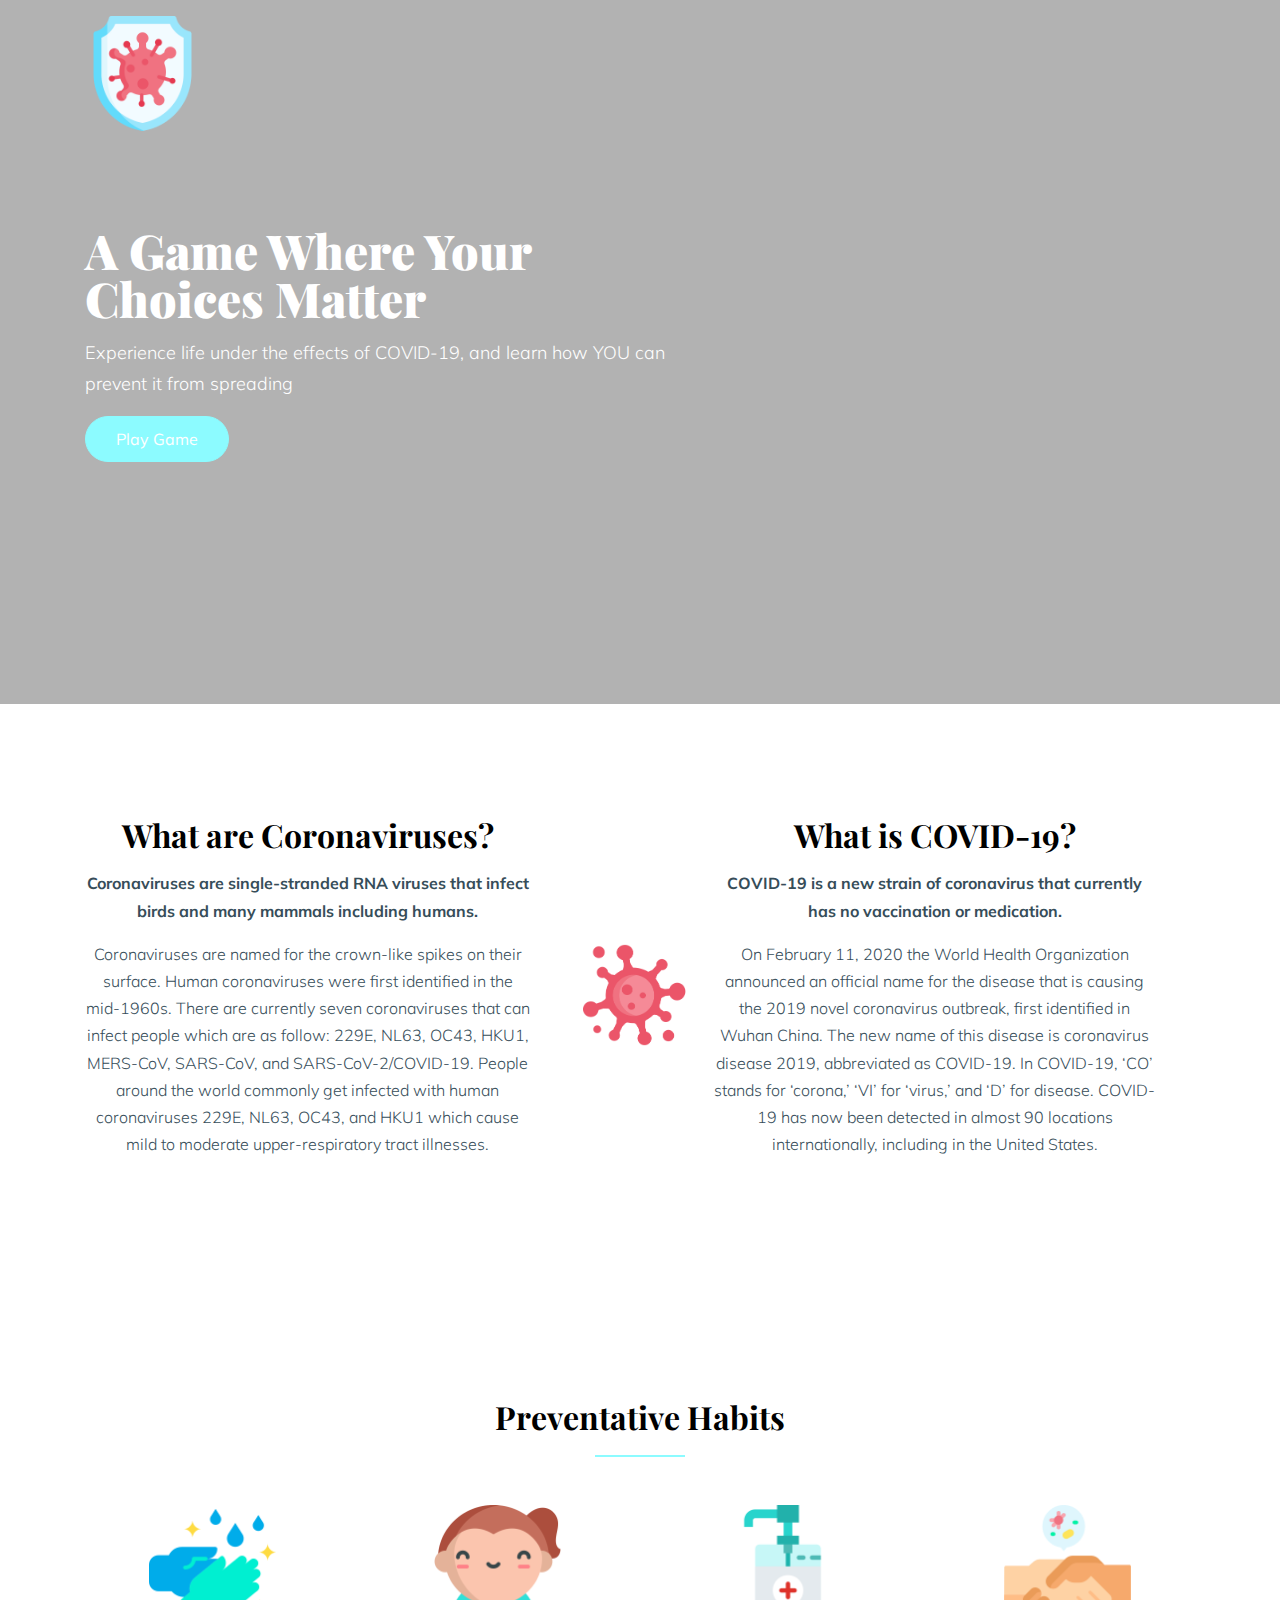
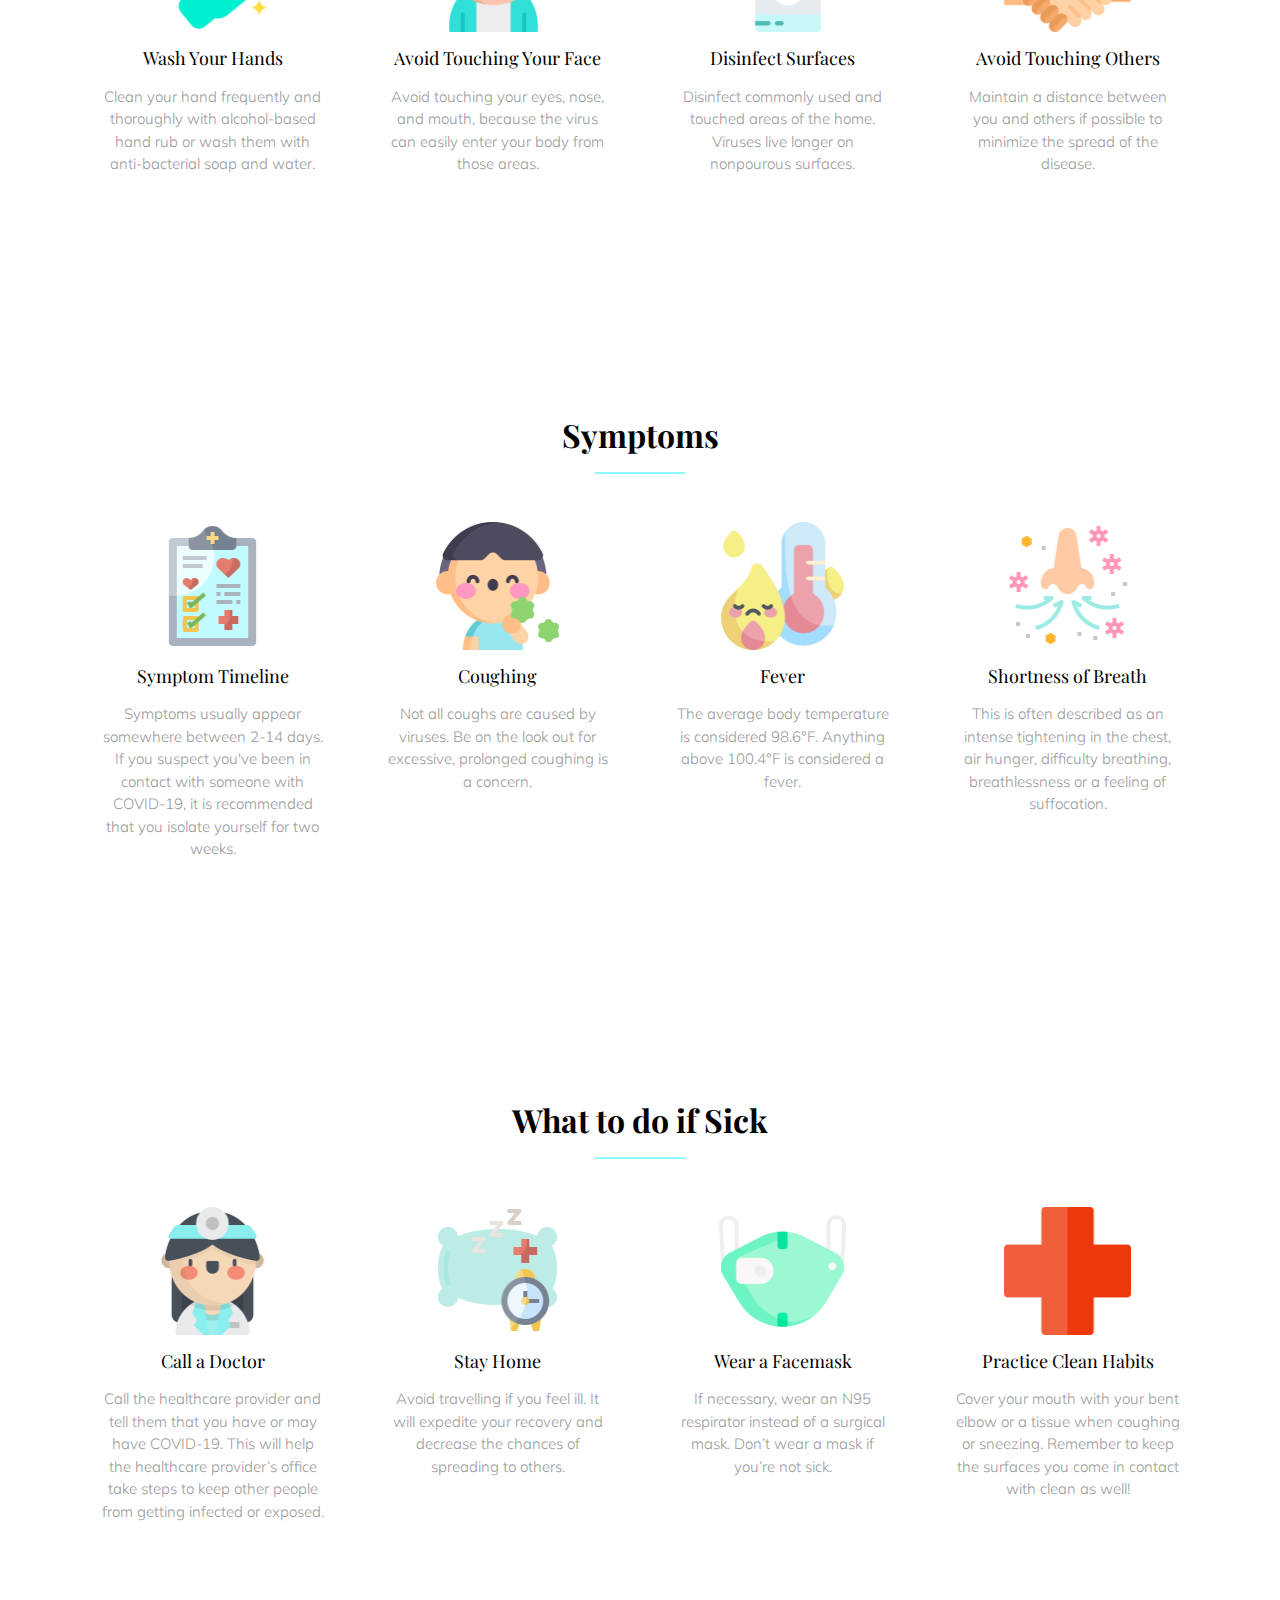
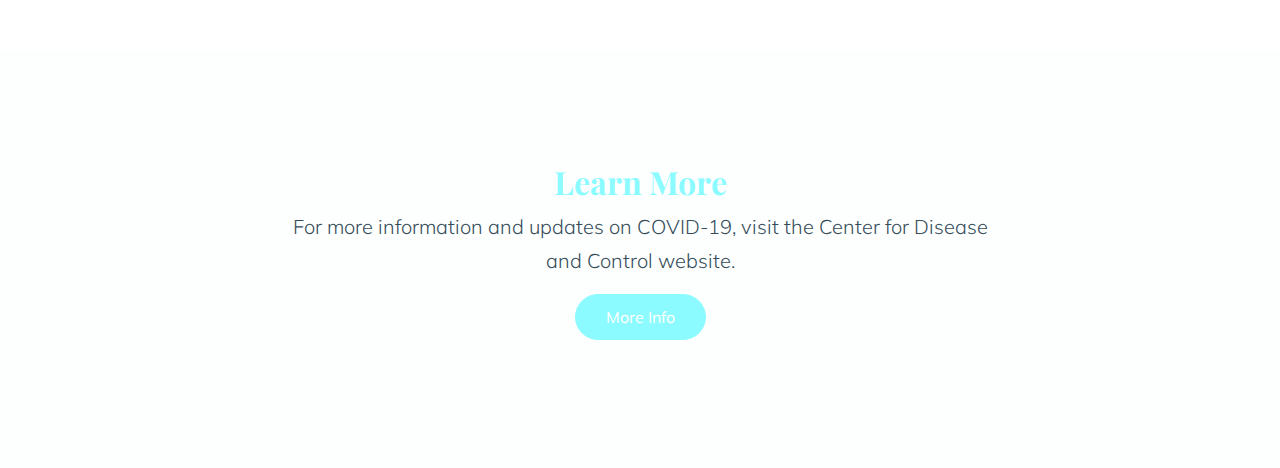
==== commit bedd814d: "updated bio" ====
--- a/index.html
+++ b/index.html
@@ -2,7 +2,7 @@
 <html lang="en">
 
   <head>
-    <title>Duh Corona</title>
+    <title>COVID-19 Game</title>
     <meta charset="utf-8">
     <meta name="viewport" content="width=device-width, initial-scale=1, shrink-to-fit=no">
 
@@ -61,8 +61,8 @@
           <div class="row align-items-center">
             <div class="col-md-7">
               <h1 class="mb-3">A Game Where Your Choices Matter</h1>
-              <p>ENTER GAME BIO!!! Soluta veritatis in tenetur doloremque, maiores doloribus officia iste. Dolores.</p>
-              <p><a href="#" class="btn btn-primary">Play Game</a></p>
+              <p>Experience life under the effects of COVID-19, and learn how YOU can prevent it from spreading</p>
+              <p><a href="./game/index.html" class="btn btn-primary">Play Game</a></p>
             </div>
           </div>
         </div>
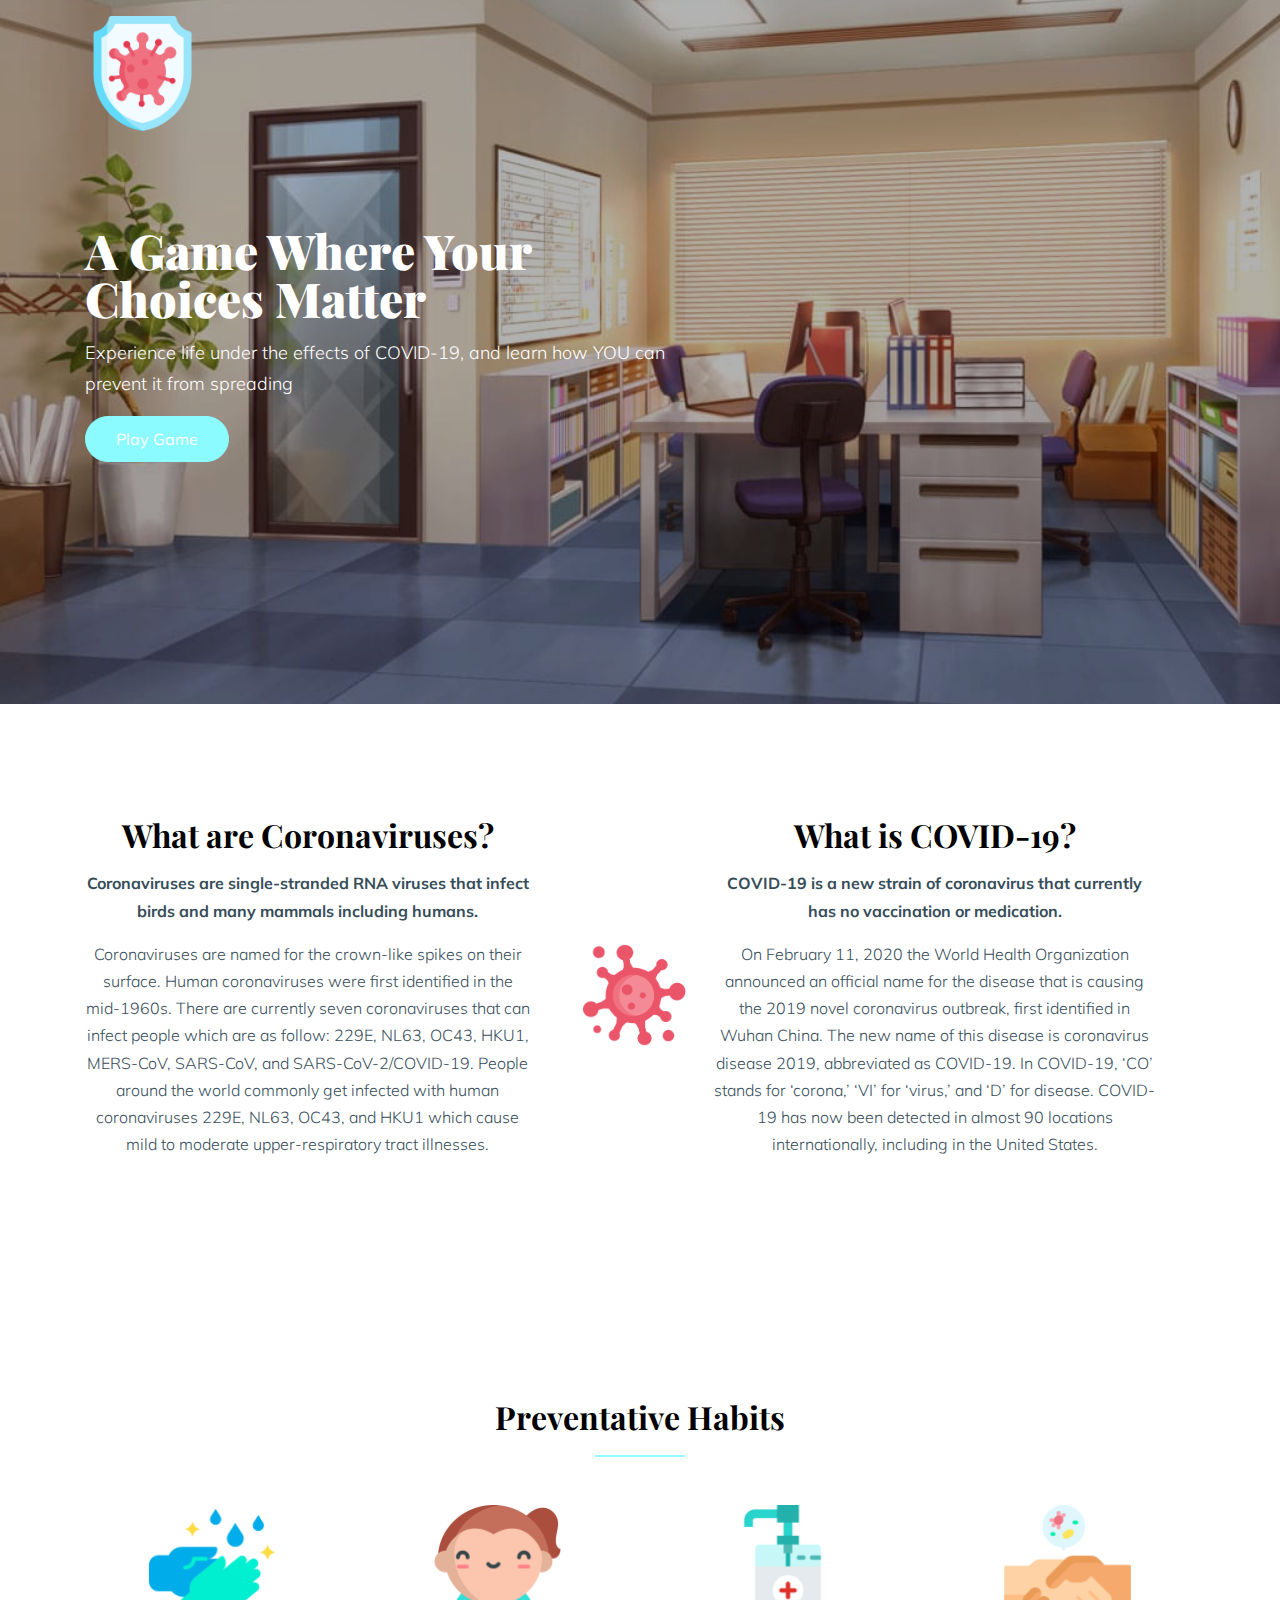
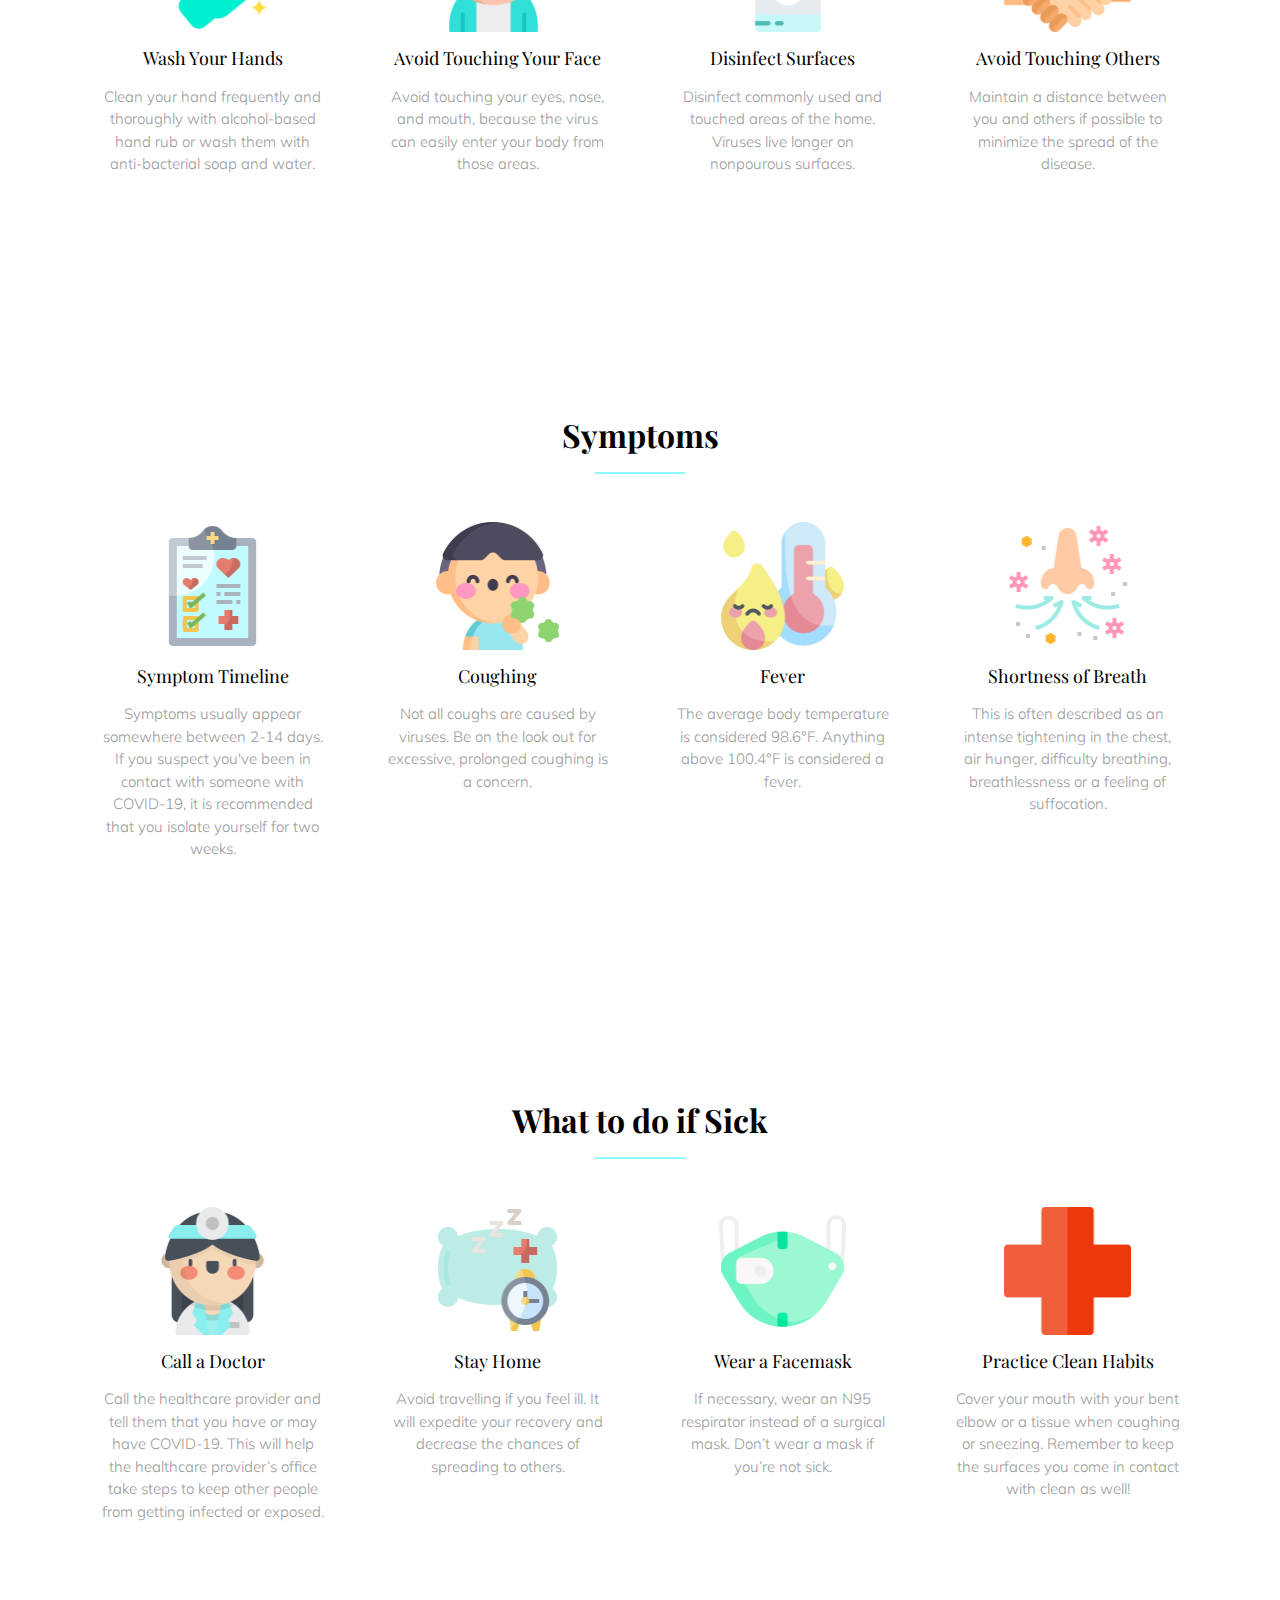
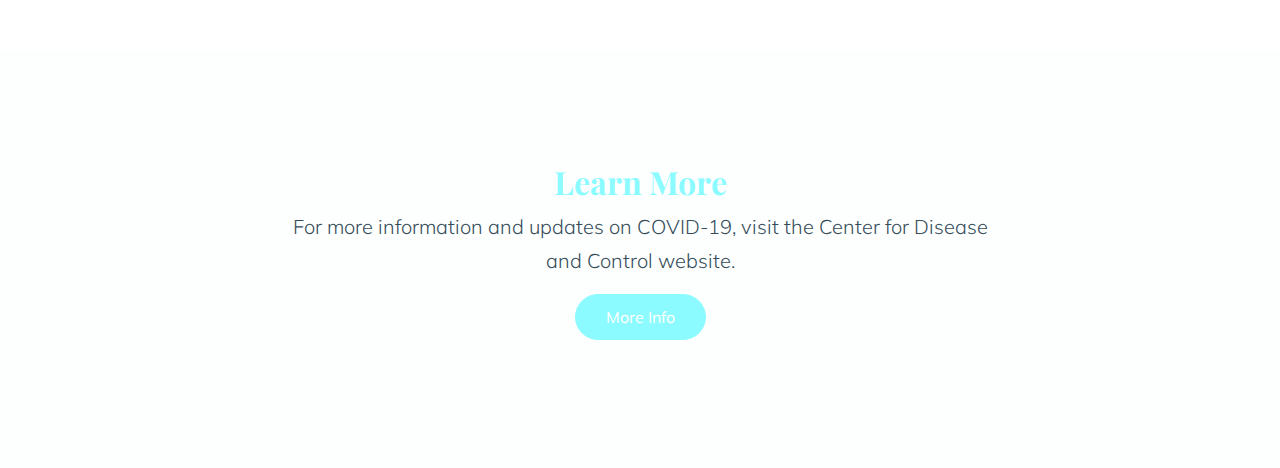
==== commit a4f72186: "fixed menu photo and added backgrounds" ====
--- a/index.html
+++ b/index.html
@@ -56,7 +56,7 @@
       </header>
 
     <div class="ftco-blocks-cover-1">
-      <div class="site-section-cover overlay" data-stellar-background-ratio="0.5" style="background-image: url('images/hero_1.jpg')">
+      <div class="site-section-cover overlay" data-stellar-background-ratio="0.5" style="background-image: url('game/assets/backgrounds/doctor.jpg')">
         <div class="container">
           <div class="row align-items-center">
             <div class="col-md-7">
